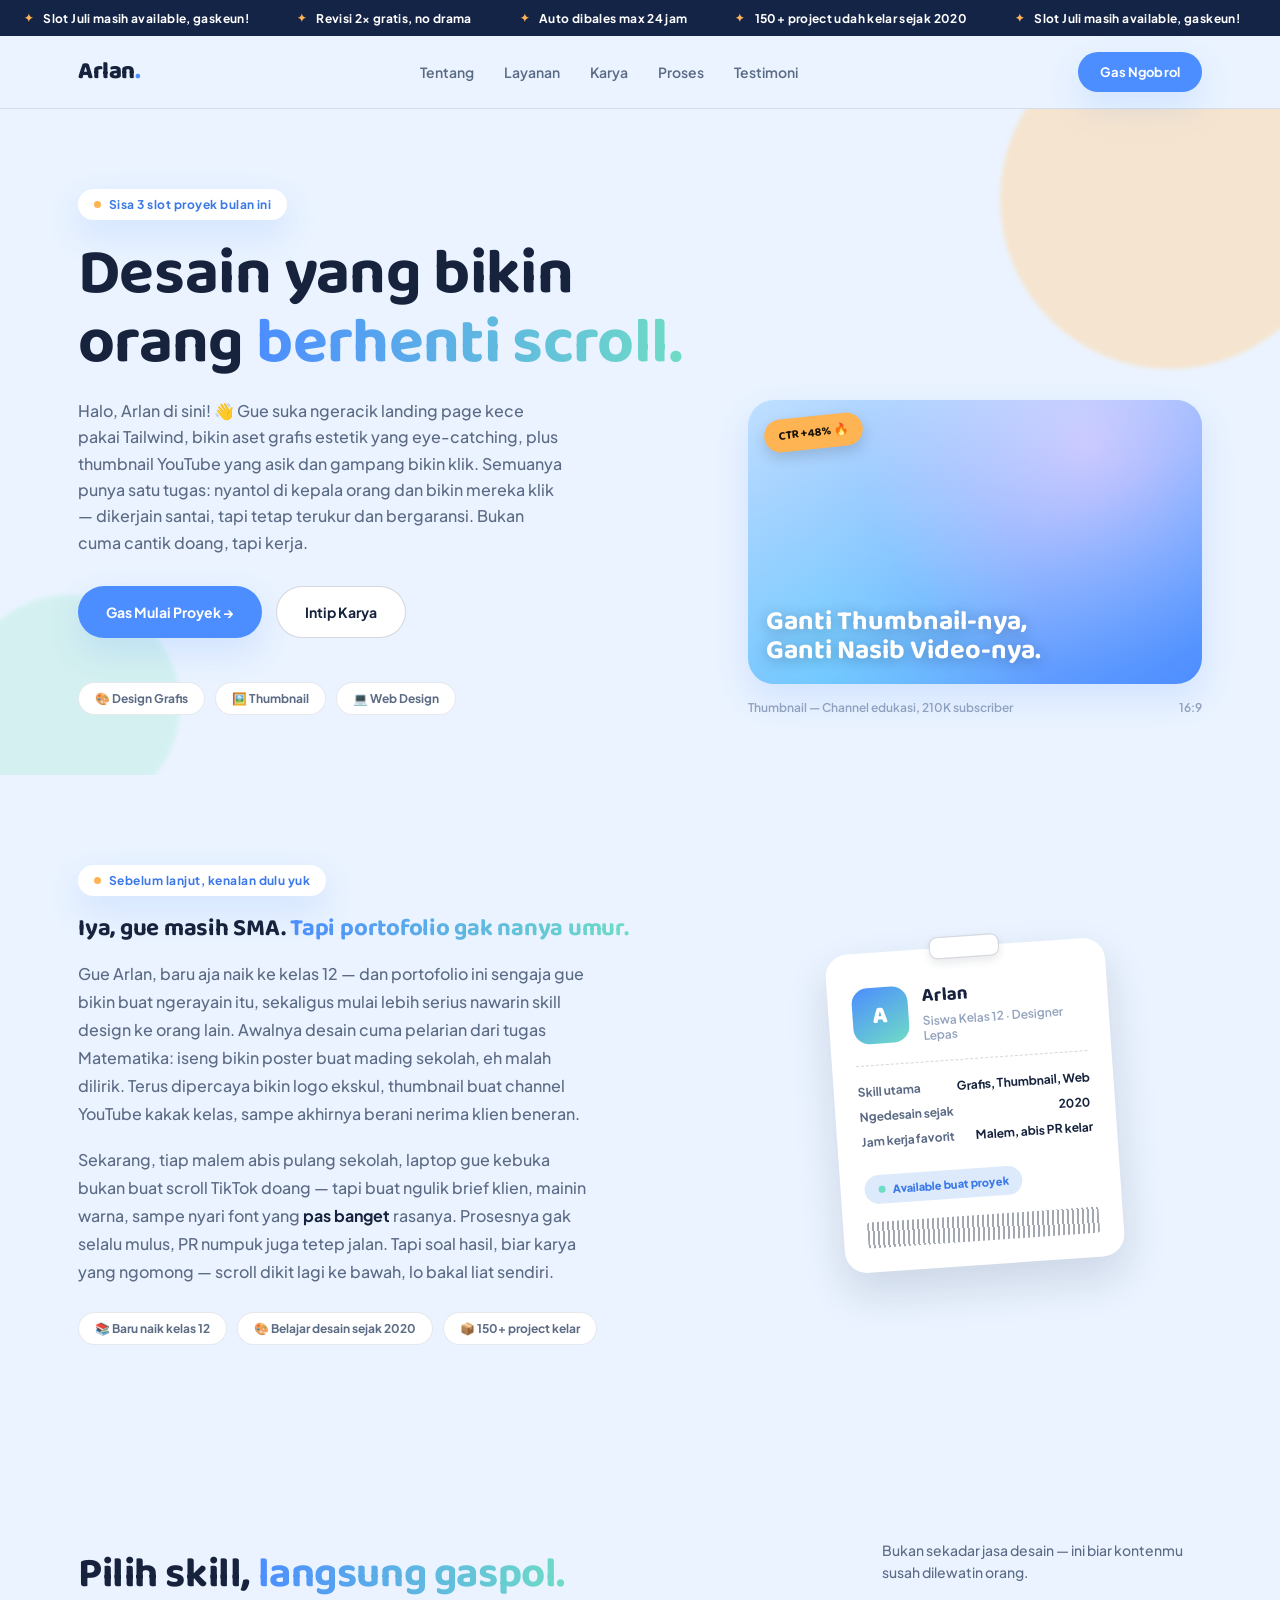
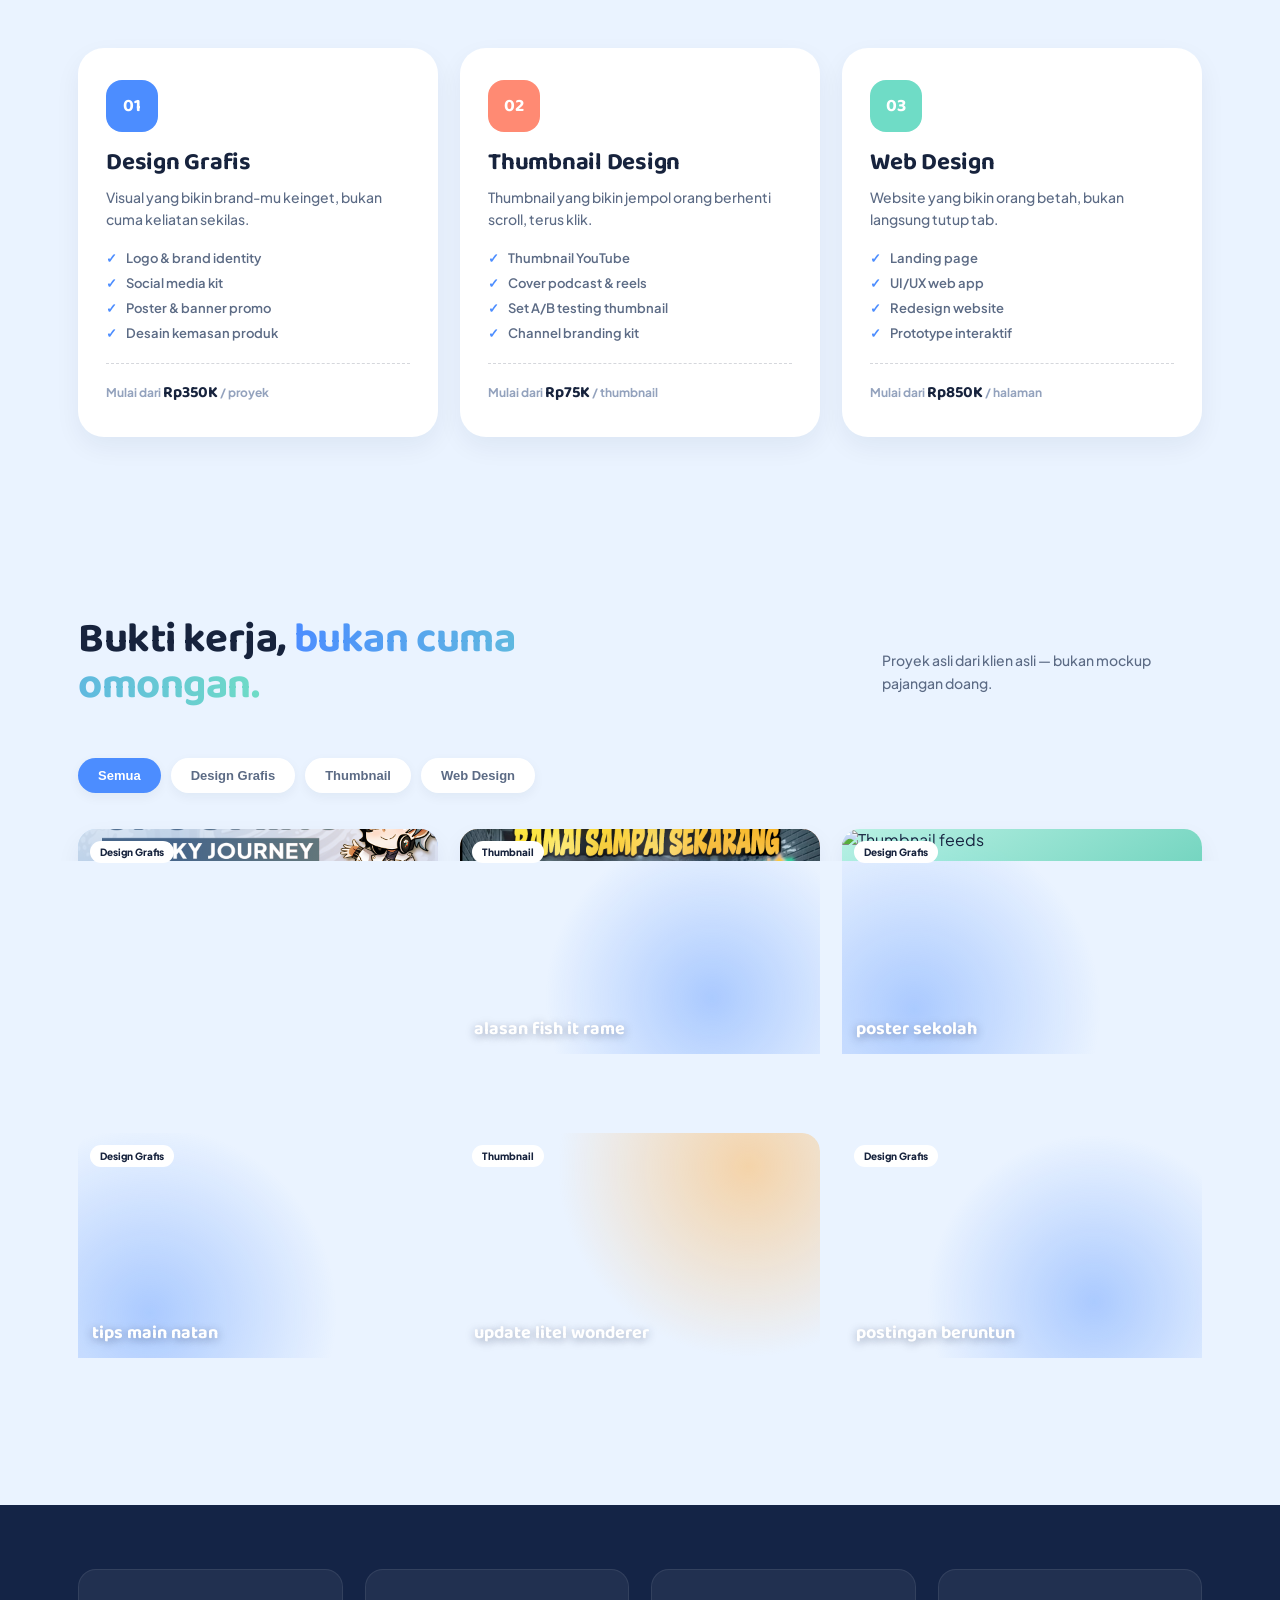
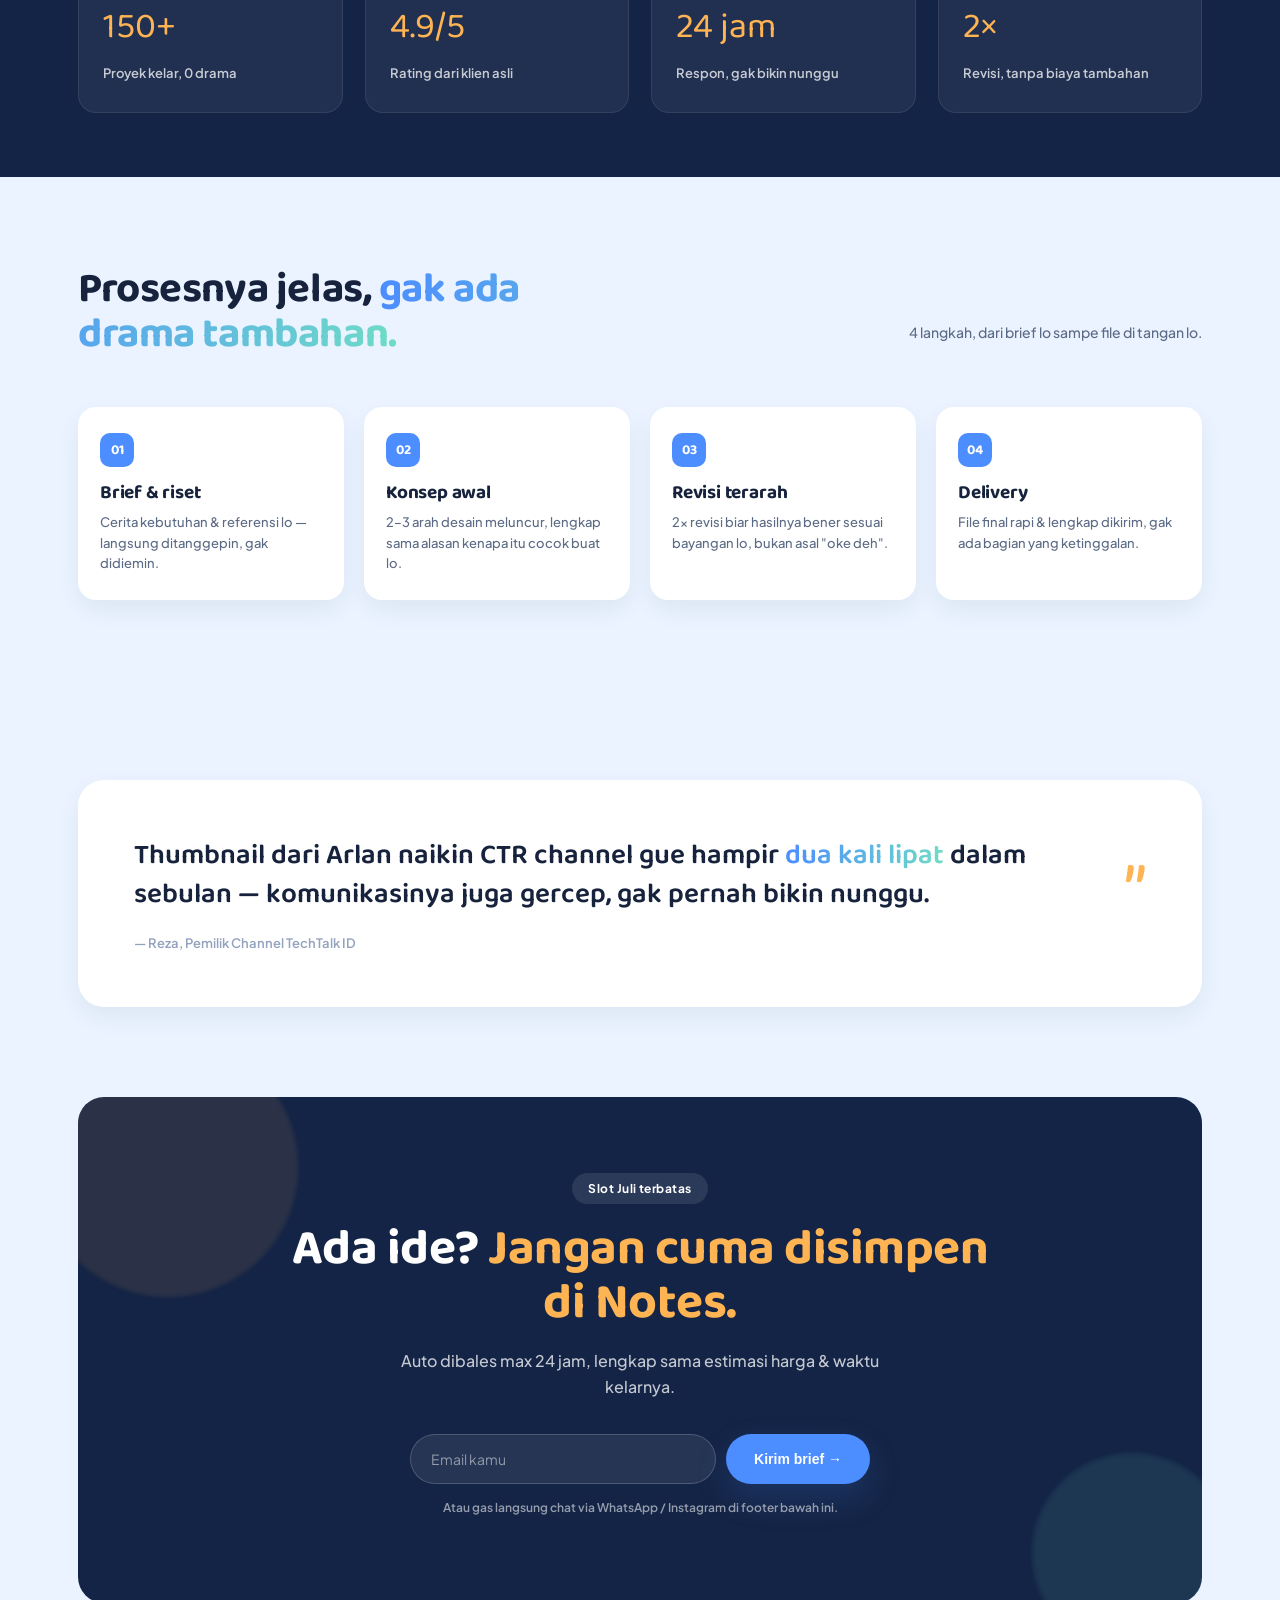
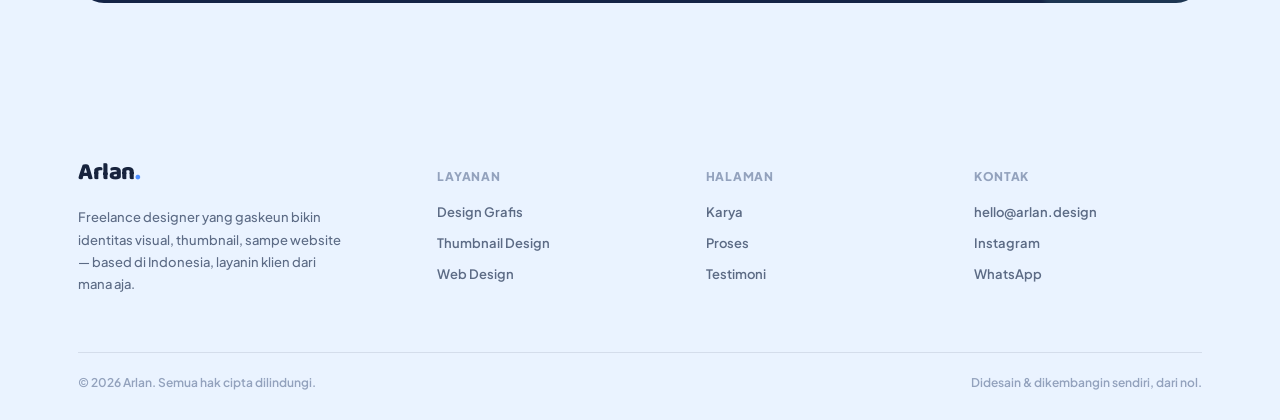
==== index.html @ cd083c33 "Update index.html" ====
<!DOCTYPE html>
<html lang="id">
<head>
<meta charset="UTF-8">
<meta name="viewport" content="width=device-width, initial-scale=1, viewport-fit=cover">
<title>Arlan — Design Grafis, Thumbnail & Web Design</title>
<meta name="description" content="Arlan bikin desain, thumbnail, dan website yang gampang dipakai dan enak diliat. Cek portofolio dan langsung chat kalau cocok.">
<link rel="preconnect" href="https://fonts.googleapis.com">
<link rel="preconnect" href="https://fonts.gstatic.com" crossorigin>
<link href="https://fonts.googleapis.com/css2?family=Baloo+2:wght@500;600;700;800&family=Plus+Jakarta+Sans:wght@400;500;600;700;800&display=swap" rel="stylesheet">
<link rel="stylesheet" href="style.css">
</head>
<body>

<div class="marquee-bar">
  <div class="marquee-track" id="marquee">
    <span>Slot Juli masih available, gaskeun!</span>
    <span>Revisi 2× gratis, no drama</span>
    <span>Auto dibales max 24 jam</span>
    <span>150+ project udah kelar sejak 2020</span>
    <span>Slot Juli masih available, gaskeun!</span>
    <span>Revisi 2× gratis, no drama</span>
    <span>Auto dibales max 24 jam</span>
    <span>150+ project udah kelar sejak 2020</span>
  </div>
</div>

<header>
  <nav>
    <a href="#beranda" class="logo">Arlan<span>.</span></a>
    <div class="nav-links">
      <a href="#tentang">Tentang</a>
      <a href="#layanan">Layanan</a>
      <a href="#karya">Karya</a>
      <a href="#proses">Proses</a>
      <a href="#testimoni">Testimoni</a>
    </div>
    <a href="#kontak" class="nav-cta">Gas Ngobrol</a>
    <button class="burger" id="burger" aria-label="Buka menu"><span></span><span></span><span></span></button>
  </nav>
  <div class="mobile-menu" id="mobileMenu">
    <a href="#tentang">Tentang</a>
    <a href="#layanan">Layanan</a>
    <a href="#karya">Karya</a>
    <a href="#proses">Proses</a>
    <a href="#testimoni">Testimoni</a>
    <a href="#kontak">Kontak</a>
  </div>
</header>

<section class="hero" id="beranda">
  <div class="blob" style="width:340px;height:340px;background:#FFD9A8;top:-80px;right:-60px;"></div>
  <div class="blob" style="width:220px;height:220px;background:#BFEFE2;bottom:-40px;left:-40px;opacity:.5;"></div>
  <div class="wrap hero-grid">
    <div>
      <span class="eyebrow"><span class="dot"></span> Sisa 3 slot proyek bulan ini</span>
      <h1 style="margin-top:20px;">Desain yang bikin orang <em>berhenti scroll.</em></h1>
      <p class="hero-sub">Halo, Arlan di sini! 👋 Gue suka ngeracik landing page kece pakai Tailwind, bikin aset grafis estetik yang eye-catching, plus thumbnail YouTube yang asik dan gampang bikin klik. Semuanya punya satu tugas: nyantol di kepala orang dan bikin mereka klik — dikerjain santai, tapi tetap terukur dan bergaransi. Bukan cuma cantik doang, tapi kerja.</p>
      <div class="hero-actions">
        <a href="#kontak" class="btn-primary">Gas Mulai Proyek →</a>
        <a href="#karya" class="btn-ghost">Intip Karya</a>
      </div>
      <div class="hero-strip">
        <span class="chip">🎨 Design Grafis</span>
        <span class="chip">🖼️ Thumbnail</span>
        <span class="chip">💻 Web Design</span>
      </div>
    </div>
    <div class="hero-visual">
      <div class="thumb-card">
        <div class="glow"></div>
        <span class="tag">CTR +48% 🔥</span>
        <div class="cap">Ganti Thumbnail-nya,<br>Ganti Nasib Video-nya.</div>
        <div class="play"><div class="play-btn"></div></div>
      </div>
      <div class="hero-visual-caption">
        <span>Thumbnail — Channel edukasi, 210K subscriber</span>
        <span>16:9</span>
      </div>
    </div>
  </div>
</section>

<section id="tentang">
  <div class="wrap about-grid">
    <div class="about-text">
      <span class="eyebrow"><span class="dot"></span> Sebelum lanjut, kenalan dulu yuk</span>
      <h2 style="margin-top:20px;">Iya, gue masih SMA. <em>Tapi portofolio gak nanya umur.</em></h2>
      <p>Gue Arlan, baru aja naik ke kelas 12 — dan portofolio ini sengaja gue bikin buat ngerayain itu, sekaligus mulai lebih serius nawarin skill design ke orang lain. Awalnya desain cuma pelarian dari tugas Matematika: iseng bikin poster buat mading sekolah, eh malah dilirik. Terus dipercaya bikin logo ekskul, thumbnail buat channel YouTube kakak kelas, sampe akhirnya berani nerima klien beneran.</p>
      <p>Sekarang, tiap malem abis pulang sekolah, laptop gue kebuka bukan buat scroll TikTok doang — tapi buat ngulik brief klien, mainin warna, sampe nyari font yang <strong>pas banget</strong> rasanya. Prosesnya gak selalu mulus, PR numpuk juga tetep jalan. Tapi soal hasil, biar karya yang ngomong — scroll dikit lagi ke bawah, lo bakal liat sendiri.</p>
      <div class="about-chips">
        <span class="chip">📚 Baru naik kelas 12</span>
        <span class="chip">🎨 Belajar desain sejak 2020</span>
        <span class="chip">📦 150+ project kelar</span>
      </div>
    </div>
    <div class="id-card-wrap">
      <div class="id-card">
        <div class="id-clip"></div>
        <div class="id-top">
          <div class="id-avatar">A</div>
          <div>
            <div class="id-name">Arlan</div>
            <div class="id-role">Siswa Kelas 12 · Designer Lepas</div>
          </div>
        </div>
        <div class="id-divider"></div>
        <div class="id-row"><span>Skill utama</span><span>Grafis, Thumbnail, Web</span></div>
        <div class="id-row"><span>Ngedesain sejak</span><span>2020</span></div>
        <div class="id-row"><span>Jam kerja favorit</span><span>Malem, abis PR kelar</span></div>
        <span class="id-status"><span class="dot"></span> Available buat proyek</span>
        <div class="id-barcode"></div>
      </div>
    </div>
  </div>
</section>

<section id="layanan">
  <div class="wrap">
    <div class="section-head">
      <h2>Pilih skill, <em>langsung gaspol.</em></h2>
      <p>Bukan sekadar jasa desain — ini biar kontenmu susah dilewatin orang.</p>
    </div>
    <div class="skill-menu">
      <div class="skill-card">
        <div class="skill-icon">01</div>
        <h3>Design Grafis</h3>
        <p>Visual yang bikin brand-mu keinget, bukan cuma keliatan sekilas.</p>
        <ul class="skill-list">
          <li>Logo & brand identity</li>
          <li>Social media kit</li>
          <li>Poster & banner promo</li>
          <li>Desain kemasan produk</li>
        </ul>
        <div class="skill-price">Mulai dari <b>Rp350K</b> / proyek</div>
      </div>
      <div class="skill-card">
        <div class="skill-icon">02</div>
        <h3>Thumbnail Design</h3>
        <p>Thumbnail yang bikin jempol orang berhenti scroll, terus klik.</p>
        <ul class="skill-list">
          <li>Thumbnail YouTube</li>
          <li>Cover podcast & reels</li>
          <li>Set A/B testing thumbnail</li>
          <li>Channel branding kit</li>
        </ul>
        <div class="skill-price">Mulai dari <b>Rp75K</b> / thumbnail</div>
      </div>
      <div class="skill-card">
        <div class="skill-icon">03</div>
        <h3>Web Design</h3>
        <p>Website yang bikin orang betah, bukan langsung tutup tab.</p>
        <ul class="skill-list">
          <li>Landing page</li>
          <li>UI/UX web app</li>
          <li>Redesign website</li>
          <li>Prototype interaktif</li>
        </ul>
        <div class="skill-price">Mulai dari <b>Rp850K</b> / halaman</div>
      </div>
    </div>
  </div>
</section>

<section id="karya">
  <div class="wrap">
    <div class="section-head">
      <h2>Bukti kerja, <em>bukan cuma omongan.</em></h2>
      <p>Proyek asli dari klien asli — bukan mockup pajangan doang.</p>
    </div>
    <div class="filter-tabs" id="filterTabs">
      <button class="filter-tab active" data-filter="all">Semua</button>
      <button class="filter-tab" data-filter="grafis">Design Grafis</button>
      <button class="filter-tab" data-filter="thumbnail">Thumbnail</button>
      <button class="filter-tab" data-filter="web">Web Design</button>
    </div>
    <div class="portfolio-grid" id="portfolioGrid">

      <div class="p-card" data-cat="grafis">
        <div class="p-thumb g1"> <img src="dashky feeds ig up coming last.png" alt="feeds ig" style="width:100%;height:100%;object-fit:cover;position:absolute;inset:0;"><div class="glow"></div><span class="kicker">Design Grafis</span><div class="cap">konten comingsoon</div></div>
        <div class="p-body"><span class="client">Klien — dahsky journey</span><span class="arrow">↗</span></div>
      </div>

      <div class="p-card" data-cat="thumbnail">
        <div class="p-thumb g3"><img src="fish it 9.png" alt="Thumbnail " style="width:100%;height:100%;object-fit:cover;position:absolute;inset:0;"><div class="glow"></div><span class="kicker">Thumbnail</span><div class="cap">alasan fish it rame</div></div>
        <div class="p-body"><span class="client">Klien — dahsky journey</span><span class="arrow">↗</span></div>
      </div>

      <div class="p-card" data-cat="grafis">
        <div class="p-thumb g2"><img src="colab-Recovered.png" alt="Thumbnail feeds" style="width:100%;height:100%;object-fit:cover;position:absolute;inset:0;"><div class="glow"></div><span class="kicker">Design Grafis</span><div class="cap">poster sekolah</div></div>
        <div class="p-body"><span class="client">Klien — dahsky journey</span><span class="arrow">↗</span></div>
      </div>

      <div class="p-card" data-cat="grafis">
        <div class="p-thumb g2"><img src="tips natan final.png" alt="feeds ig" style="width:100%;height:100%;object-fit:cover;position:absolute;inset:0;"><div class="glow"></div><span class="kicker">Design Grafis</span><div class="cap">tips main natan</div></div>
        <div class="p-body"><span class="client">Klien — dahsky journey</span><span class="arrow">↗</span></div>
      </div>

      <div class="p-card" data-cat="thumbnail">
        <div class="p-thumb g1"><img src="Untitled-1pokeman hutan.png" alt="Thumbnail " style="width:100%;height:100%;object-fit:cover;position:absolute;inset:0;"><div class="glow"></div><span class="kicker">Thumbnail</span><div class="cap">update litel wonderer</div></div>
        <div class="p-body"><span class="client">Klien — dahsky journey</span><span class="arrow">↗</span></div>
      </div>

      <div class="p-card" data-cat="grafis">
        <div class="p-thumb g3"><img src="file:///C:/Users/harla/OneDrive/Documents/webside/portofolio/cover%20feeds%20new%20ky.png" alt="Thumbnail " style="width:100%;height:100%;object-fit:cover;position:absolute;inset:0;"><div class="glow"></div><span class="kicker">Design Grafis</span><div class="cap">postingan beruntun</div></div>
        <div class="p-body"><span class="client">Klien — dahsky journey</span><span class="arrow">↗</span></div>
      </div>

    </div>
  </div>
</section>

<div class="stats-band">
  <div class="wrap">
    <div class="stats">
      <div class="stat"><div class="num">150+</div><div class="label">Proyek kelar, 0 drama</div></div>
      <div class="stat"><div class="num">4.9/5</div><div class="label">Rating dari klien asli</div></div>
      <div class="stat"><div class="num">24 jam</div><div class="label">Respon, gak bikin nunggu</div></div>
      <div class="stat"><div class="num">2×</div><div class="label">Revisi, tanpa biaya tambahan</div></div>
    </div>
  </div>
</div>

<section id="proses">
  <div class="wrap">
    <div class="section-head">
      <h2>Prosesnya jelas, <em>gak ada drama tambahan.</em></h2>
      <p>4 langkah, dari brief lo sampe file di tangan lo.</p>
    </div>
    <div class="process-list">
      <div class="process-item">
        <span class="idx">01</span>
        <h3>Brief & riset</h3>
        <p>Cerita kebutuhan & referensi lo — langsung ditanggepin, gak didiemin.</p>
      </div>
      <div class="process-item">
        <span class="idx">02</span>
        <h3>Konsep awal</h3>
        <p>2–3 arah desain meluncur, lengkap sama alasan kenapa itu cocok buat lo.</p>
      </div>
      <div class="process-item">
        <span class="idx">03</span>
        <h3>Revisi terarah</h3>
        <p>2× revisi biar hasilnya bener sesuai bayangan lo, bukan asal "oke deh".</p>
      </div>
      <div class="process-item">
        <span class="idx">04</span>
        <h3>Delivery</h3>
        <p>File final rapi & lengkap dikirim, gak ada bagian yang ketinggalan.</p>
      </div>
    </div>
  </div>
</section>

<section id="testimoni">
  <div class="wrap">
    <div class="testi">
      <div>
        <blockquote>Thumbnail dari Arlan naikin CTR channel gue hampir <em>dua kali lipat</em> dalam sebulan — komunikasinya juga gercep, gak pernah bikin nunggu.</blockquote>
        <cite>— Reza, Pemilik Channel TechTalk ID</cite>
      </div>
      <div class="testi-mark">”</div>
    </div>
  </div>
</section>

<section class="cta-section" id="kontak">
  <div class="wrap">
    <div class="cta-card">
      <div class="blob" style="width:260px;height:260px;background:rgba(255,180,84,.18);top:-60px;left:-40px;"></div>
      <div class="blob" style="width:200px;height:200px;background:rgba(111,220,198,.18);bottom:-50px;right:-30px;"></div>
      <span class="eyebrow" style="background:rgba(255,255,255,0.1);color:#fff;box-shadow:none;">Slot Juli terbatas</span>
      <h2 style="margin-top:18px;">Ada ide? <em style="background:none;-webkit-background-clip:unset;background-clip:unset;color:var(--pop);">Jangan cuma disimpen di Notes.</em></h2>
      <p class="hero-sub">Auto dibales max 24 jam, lengkap sama estimasi harga & waktu kelarnya.</p>
      <form class="cta-form" onsubmit="event.preventDefault(); this.querySelector('button').textContent='Terkirim ✓';">
        <input type="email" placeholder="Email kamu" required>
        <button type="submit" class="btn-primary">Kirim brief →</button>
      </form>
      <p class="cta-note">Atau gas langsung chat via WhatsApp / Instagram di footer bawah ini.</p>
    </div>
  </div>
</section>

<footer>
  <div class="wrap">
    <div class="footer-top">
      <div>
        <a href="#beranda" class="logo">Arlan<span>.</span></a>
        <p>Freelance designer yang gaskeun bikin identitas visual, thumbnail, sampe website — based di Indonesia, layanin klien dari mana aja.</p>
      </div>
      <div class="footer-col">
        <h4>Layanan</h4>
        <ul>
          <li><a href="#layanan">Design Grafis</a></li>
          <li><a href="#layanan">Thumbnail Design</a></li>
          <li><a href="#layanan">Web Design</a></li>
        </ul>
      </div>
      <div class="footer-col">
        <h4>Halaman</h4>
        <ul>
          <li><a href="#karya">Karya</a></li>
          <li><a href="#proses">Proses</a></li>
          <li><a href="#testimoni">Testimoni</a></li>
        </ul>
      </div>
      <div class="footer-col">
        <h4>Kontak</h4>
        <ul>
          <li><a href="mailto:hello@arlan.design">hello@arlan.design</a></li>
          <li><a href="#">Instagram</a></li>
          <li><a href="#">WhatsApp</a></li>
        </ul>
      </div>
    </div>
    <div class="footer-bottom">
      <span>© 2026 Arlan. Semua hak cipta dilindungi.</span>
      <span>Didesain & dikembangin sendiri, dari nol.</span>
    </div>
  </div>
</footer>

<script src="script.js"></script>
</body>
</html>
---- style.css ----
:root{
    --bg: #EAF3FF;
    --bg-soft: #DCEAFB;
    --surface: #FFFFFF;
    --ink: #17233D;
    --ink-dim: #5C6B85;
    --ink-faint: #93A2BD;
    --accent: #4C8DFF;
    --accent-hover: #3B78E8;
    --accent-dark: #142446;
    --accent-dark-2: #1D3A6E;
    --pop: #FFB454;
    --pop-2: #FF8A73;
    --mint: #6FDCC6;
    --line: rgba(23,35,61,0.10);
    --line-strong: rgba(23,35,61,0.18);
    --radius-lg: 26px;
    --radius-md: 18px;
    --radius-sm: 12px;
    --maxw: 1180px;
    --shadow: 0 14px 34px rgba(76,141,255,0.16);
    --shadow-dark: 0 18px 40px rgba(20,36,70,0.35);
  }
  *{box-sizing:border-box;}
  html{scroll-behavior:smooth;}
  body{
    margin:0;
    background:var(--bg);
    color:var(--ink);
    font-family:'Plus Jakarta Sans',sans-serif;
    -webkit-font-smoothing:antialiased;
    overflow-x:hidden;
  }
  img,svg{display:block;max-width:100%;}
  a{color:inherit;text-decoration:none;}
  .wrap{max-width:var(--maxw);margin:0 auto;padding:0 28px;position:relative;z-index:2;}
  .eyebrow{
    font-size:12px;letter-spacing:.04em;
    color:var(--accent-hover);font-weight:700;
    display:inline-flex;align-items:center;gap:8px;
    background:#fff;padding:8px 16px;border-radius:999px;box-shadow:var(--shadow);
  }
  .eyebrow .dot{width:7px;height:7px;border-radius:50%;background:var(--pop);animation:pulse 1.8s infinite;}
  @keyframes pulse{0%,100%{opacity:1;}50%{opacity:.3;}}
  h1,h2,h3{font-family:'Baloo 2',sans-serif;font-weight:700;line-height:1.08;margin:0;letter-spacing:-0.01em;color:var(--ink);}
  em{font-style:normal;background:linear-gradient(90deg,var(--accent),var(--mint));-webkit-background-clip:text;background-clip:text;color:transparent;}
  ::selection{background:var(--pop);color:var(--ink);}

  /* blobs */
  .blob{position:absolute;border-radius:50%;filter:blur(2px);z-index:0;opacity:.55;}

  /* ---------- marquee bar ---------- */
  .marquee-bar{
    background:var(--accent-dark);
    color:#fff;
    overflow:hidden;
    white-space:nowrap;
    font-size:12px;font-weight:700;letter-spacing:.03em;
    padding:10px 0;
  }
  .marquee-track{display:inline-flex;animation:scroll 26s linear infinite;}
  .marquee-track span{padding:0 24px;display:inline-flex;align-items:center;gap:10px;}
  .marquee-track span::before{content:"✦";color:var(--pop);font-size:11px;}
  @keyframes scroll{from{transform:translateX(0);}to{transform:translateX(-50%);}}

  /* ---------- nav ---------- */
  header{
    position:sticky;top:0;z-index:50;
    background:rgba(234,243,255,0.88);
    backdrop-filter:blur(10px);
    border-bottom:1px solid var(--line);
  }
  nav{
    display:flex;align-items:center;justify-content:space-between;
    padding:16px 28px;max-width:var(--maxw);margin:0 auto;
  }
  .logo{font-family:'Baloo 2',sans-serif;font-size:24px;font-weight:800;letter-spacing:-0.02em;}
  .logo span{color:var(--accent);}
  .nav-links{display:flex;gap:30px;font-size:14px;font-weight:600;color:var(--ink-dim);}
  .nav-links a{transition:color .2s;}
  .nav-links a:hover{color:var(--ink);}
  .nav-cta{
    font-size:13px;font-weight:700;letter-spacing:.01em;
    padding:12px 22px;background:var(--accent);color:#fff;border-radius:999px;
    box-shadow:var(--shadow);transition:all .2s;
  }
  .nav-cta:hover{background:var(--accent-hover);transform:translateY(-1px);}
  .burger{display:none;flex-direction:column;gap:5px;cursor:pointer;background:none;border:none;}
  .burger span{width:22px;height:2px;background:var(--ink);border-radius:2px;}
  .mobile-menu{display:none;}

  /* ---------- hero ---------- */
  .hero{padding:80px 0 60px;position:relative;overflow:hidden;}
  .hero-grid{display:grid;grid-template-columns:1.15fr .85fr;gap:56px;align-items:end;position:relative;z-index:2;}
  .hero h1{font-size:clamp(38px,5.6vw,64px);}
  .hero-sub{margin-top:20px;max-width:490px;color:var(--ink-dim);font-size:16px;line-height:1.65;font-weight:500;}
  .hero-actions{display:flex;gap:14px;margin-top:30px;flex-wrap:wrap;}
  .btn-primary{
    background:var(--accent);color:#fff;
    padding:16px 28px;font-weight:700;font-size:14px;border-radius:999px;
    display:inline-flex;align-items:center;gap:8px;transition:all .2s;box-shadow:var(--shadow);
  }
  .btn-primary:hover{transform:translateY(-2px);background:var(--accent-hover);}
  .btn-ghost{
    padding:16px 28px;font-weight:700;font-size:14px;border-radius:999px;
    background:#fff;border:1px solid var(--line-strong);transition:all .2s;
  }
  .btn-ghost:hover{border-color:var(--accent);color:var(--accent-hover);}
  .hero-strip{
    margin-top:26px;padding-top:18px;
    display:flex;gap:10px;flex-wrap:wrap;
  }
  .chip{
    background:#fff;border:1px solid var(--line);padding:8px 16px;border-radius:999px;
    font-size:12px;font-weight:700;color:var(--ink-dim);
  }

  /* hero mock thumbnail card - signature element */
  .hero-visual{position:relative;}
  .thumb-card{
    aspect-ratio:16/10;border-radius:var(--radius-lg);position:relative;overflow:hidden;
    background:linear-gradient(150deg,#BFE0FF,#7FB2FF 55%,#4C8DFF);
    box-shadow:var(--shadow);
  }
  .thumb-card .glow{
    position:absolute;inset:0;
    background:radial-gradient(circle at 75% 15%, rgba(255,180,84,.55), transparent 55%),
               radial-gradient(circle at 15% 90%, rgba(111,220,198,.5), transparent 50%);
    mix-blend-mode:overlay;
  }
  .thumb-card .tag{
    position:absolute;top:16px;left:16px;background:var(--pop);color:#1a1206;
    font-family:'Baloo 2';font-size:12px;font-weight:700;padding:7px 14px;border-radius:999px;
    transform:rotate(-6deg);box-shadow:0 6px 14px rgba(0,0,0,.15);
  }
  .thumb-card .cap{
    position:absolute;bottom:18px;left:18px;right:18px;
    font-family:'Baloo 2',sans-serif;font-weight:700;font-size:27px;color:#fff;line-height:1.1;
    text-shadow:0 2px 14px rgba(20,36,70,.35);
  }
  .thumb-card .play{
    position:absolute;inset:0;display:flex;align-items:center;justify-content:center;
    opacity:0;transition:opacity .25s;background:rgba(20,36,70,.25);
  }
  .thumb-card:hover .play{opacity:1;}
  .play-btn{
    width:58px;height:58px;border-radius:50%;background:#fff;
    display:flex;align-items:center;justify-content:center;box-shadow:0 8px 20px rgba(20,36,70,.3);
  }
  .play-btn::after{content:"";border-left:14px solid var(--accent);border-top:9px solid transparent;border-bottom:9px solid transparent;margin-left:4px;}
  .hero-visual-caption{margin-top:16px;font-size:12px;color:var(--ink-faint);display:flex;justify-content:space-between;font-weight:600;}

  /* ---------- tentang (conversational intro + student id card) ---------- */
  .about-grid{display:grid;grid-template-columns:1.15fr .85fr;gap:56px;align-items:center;}
  .about-text p{
    font-size:16px;line-height:1.75;color:var(--ink-dim);font-weight:500;margin:18px 0 0;max-width:520px;
  }
  .about-text p strong{color:var(--ink);font-weight:700;}
  .about-chips{display:flex;gap:10px;flex-wrap:wrap;margin-top:26px;}
  .id-card-wrap{display:flex;justify-content:center;position:relative;}
  .id-card{
    width:280px;background:var(--surface);border-radius:22px;padding:26px 24px 24px;
    box-shadow:0 20px 44px rgba(23,35,61,.14);transform:rotate(-4deg);position:relative;
  }
  .id-clip{
    width:70px;height:22px;background:#fff;border:1px solid var(--line-strong);border-radius:8px;
    position:absolute;top:-11px;left:50%;transform:translateX(-50%);box-shadow:0 4px 8px rgba(23,35,61,.1);
  }
  .id-top{display:flex;align-items:center;gap:14px;padding-top:6px;}
  .id-avatar{
    width:56px;height:56px;border-radius:16px;background:linear-gradient(150deg,var(--accent),var(--mint));
    display:flex;align-items:center;justify-content:center;color:#fff;font-family:'Baloo 2';font-weight:800;font-size:24px;flex-shrink:0;
  }
  .id-name{font-family:'Baloo 2';font-weight:700;font-size:19px;}
  .id-role{font-size:12px;color:var(--ink-faint);font-weight:600;margin-top:2px;}
  .id-divider{border-top:1px dashed var(--line-strong);margin:18px 0;}
  .id-row{display:flex;justify-content:space-between;font-size:12px;font-weight:700;color:var(--ink-dim);margin-bottom:10px;}
  .id-row span:last-child{color:var(--ink);}
  .id-status{
    margin-top:16px;display:inline-flex;align-items:center;gap:7px;background:var(--bg-soft);
    padding:8px 14px;border-radius:999px;font-size:11px;font-weight:800;color:var(--accent-hover);
  }
  .id-status .dot{width:7px;height:7px;border-radius:50%;background:var(--mint);animation:pulse 1.8s infinite;}
  .id-barcode{margin-top:18px;height:26px;background:repeating-linear-gradient(90deg,var(--ink) 0 2px,transparent 2px 5px);opacity:.4;border-radius:3px;}
  @media(max-width:860px){
    .about-grid{grid-template-columns:1fr;}
    .id-card-wrap{margin-top:20px;}
  }

  /* ---------- section shell ---------- */
  section{padding:90px 0;position:relative;}
  .section-head{display:flex;justify-content:space-between;align-items:flex-end;gap:24px;margin-bottom:50px;flex-wrap:wrap;}
  .section-head h2{font-size:clamp(28px,3.6vw,42px);max-width:560px;}
  .section-head p{color:var(--ink-dim);max-width:320px;font-size:14px;line-height:1.6;font-weight:500;}

  /* ---------- skills / layanan ---------- */
  .skill-menu{display:grid;grid-template-columns:repeat(3,1fr);gap:22px;}
  .skill-card{
    background:var(--surface);padding:32px 28px;border-radius:var(--radius-lg);
    box-shadow:0 10px 26px rgba(23,35,61,.06);transition:transform .25s,box-shadow .25s;
  }
  .skill-card:hover{transform:translateY(-5px);box-shadow:var(--shadow);}
  .skill-icon{
    width:52px;height:52px;border-radius:16px;display:flex;align-items:center;justify-content:center;
    font-family:'Baloo 2';font-weight:700;font-size:18px;color:#fff;
  }
  .skill-card:nth-child(1) .skill-icon{background:var(--accent);}
  .skill-card:nth-child(2) .skill-icon{background:var(--pop-2);}
  .skill-card:nth-child(3) .skill-icon{background:var(--mint);}
  .skill-card h3{font-size:24px;margin-top:18px;}
  .skill-card p{color:var(--ink-dim);font-size:14px;line-height:1.6;margin-top:10px;font-weight:500;}
  .skill-list{list-style:none;padding:0;margin:20px 0 0;display:flex;flex-direction:column;gap:9px;}
  .skill-list li{
    font-size:13px;color:var(--ink-dim);padding-left:20px;position:relative;font-weight:600;
  }
  .skill-list li::before{content:"✓";position:absolute;left:0;color:var(--accent);font-weight:800;}
  .skill-price{
    margin-top:22px;padding-top:16px;border-top:1px dashed var(--line-strong);
    font-size:12px;color:var(--ink-faint);font-weight:700;
  }
  .skill-price b{color:var(--ink);font-family:'Baloo 2',sans-serif;font-size:16px;}

  /* ---------- portfolio ---------- */
  .filter-tabs{display:flex;gap:10px;flex-wrap:wrap;margin-bottom:36px;}
  .filter-tab{
    padding:10px 20px;font-size:13px;font-weight:700;border:none;border-radius:999px;
    color:var(--ink-dim);cursor:pointer;background:#fff;transition:all .2s;box-shadow:0 4px 12px rgba(23,35,61,.05);
  }
  .filter-tab.active,.filter-tab:hover{background:var(--accent);color:#fff;}
  .portfolio-grid{display:grid;grid-template-columns:repeat(3,1fr);gap:22px;}
  .p-card{
    background:var(--surface);border-radius:var(--radius-md);overflow:hidden;
    box-shadow:0 10px 24px rgba(23,35,61,.06);transition:transform .25s,box-shadow .25s;
  }
  .p-card:hover{transform:translateY(-5px);box-shadow:var(--shadow);}
  .p-thumb{aspect-ratio:16/10;position:relative;overflow:hidden;}
  .p-thumb .cap{
    position:absolute;bottom:14px;left:14px;right:14px;font-family:'Baloo 2',sans-serif;font-weight:700;
    font-size:18px;color:#fff;line-height:1.15;text-shadow:0 2px 10px rgba(20,36,70,.4);
  }
  .p-thumb .kicker{
    position:absolute;top:12px;left:12px;font-size:10px;font-weight:800;color:var(--ink);
    background:#fff;padding:5px 10px;border-radius:999px;
  }
  .p-body{padding:16px 18px 20px;display:flex;justify-content:space-between;align-items:center;}
  .p-body .client{font-size:12px;color:var(--ink-faint);font-weight:600;}
  .p-body .arrow{font-size:16px;color:var(--accent);font-weight:800;}
  .g1{background:linear-gradient(150deg,#BFE0FF,#4C8DFF);}
  .g1 .glow{background:radial-gradient(circle at 80% 15%, rgba(255,180,84,.5), transparent 55%);}
  .g2{background:linear-gradient(150deg,#B9F1E4,#3FBFA4);}
  .g2 .glow{background:radial-gradient(circle at 20% 80%, rgba(76,141,255,.4), transparent 55%);}
  .g3{background:linear-gradient(150deg,#FFD3A8,#FF8A73);}
  .g3 .glow{background:radial-gradient(circle at 70% 75%, rgba(76,141,255,.4), transparent 55%);}
  .glow{position:absolute;inset:0;mix-blend-mode:overlay;}

  /* ---------- stats (dark accent band) ---------- */
  .stats-band{background:var(--accent-dark);padding:64px 0;position:relative;overflow:hidden;}
  .stats{display:grid;grid-template-columns:repeat(4,1fr);gap:22px;position:relative;z-index:2;}
  .stat{background:rgba(255,255,255,0.06);padding:28px 24px;border-radius:var(--radius-md);border:1px solid rgba(255,255,255,0.08);}
  .stat .num{font-family:'Baloo 2',sans-serif;font-size:36px;color:var(--pop);}
  .stat .label{margin-top:8px;font-size:13px;color:rgba(255,255,255,0.75);line-height:1.5;font-weight:600;}

  /* ---------- process ---------- */
  .process-list{display:grid;grid-template-columns:repeat(4,1fr);gap:20px;}
  .process-item{
    background:var(--surface);border-radius:var(--radius-md);padding:26px 22px;
    box-shadow:0 10px 24px rgba(23,35,61,.06);
  }
  .process-item .idx{
    width:34px;height:34px;border-radius:10px;background:var(--accent);color:#fff;
    display:flex;align-items:center;justify-content:center;font-family:'Baloo 2';font-weight:700;font-size:14px;
  }
  .process-item h3{font-size:19px;margin-top:16px;}
  .process-item p{color:var(--ink-dim);font-size:13px;line-height:1.6;margin:8px 0 0;font-weight:500;}

  /* ---------- testimonial ---------- */
  .testi{
    background:var(--surface);padding:56px;border-radius:var(--radius-lg);
    display:grid;grid-template-columns:1fr auto;gap:30px;align-items:center;
    box-shadow:0 10px 26px rgba(23,35,61,.06);
  }
  .testi blockquote{
    margin:0;font-family:'Baloo 2',sans-serif;font-weight:600;font-size:clamp(20px,2.4vw,28px);line-height:1.4;
  }
  .testi cite{display:block;margin-top:20px;font-style:normal;font-size:13px;color:var(--ink-faint);font-weight:600;}
  .testi-mark{font-family:'Baloo 2',sans-serif;font-size:80px;color:var(--pop);line-height:1;}

  /* ---------- CTA / kontak ---------- */
  .cta-section{padding-top:0;}
  .cta-card{
    background:var(--accent-dark);border-radius:var(--radius-lg);padding:76px 40px;text-align:center;
    position:relative;overflow:hidden;
  }
  .cta-card h2{color:#fff;font-size:clamp(32px,4.6vw,50px);max-width:720px;margin:0 auto;position:relative;z-index:2;}
  .cta-card .hero-sub{margin:18px auto 0;text-align:center;color:rgba(255,255,255,0.75);position:relative;z-index:2;}
  .cta-form{margin:34px auto 0;max-width:460px;display:flex;gap:10px;position:relative;z-index:2;}
  .cta-form input{
    flex:1;background:rgba(255,255,255,0.08);border:1px solid rgba(255,255,255,0.18);color:#fff;
    padding:15px 20px;border-radius:999px;font-family:'Plus Jakarta Sans';font-size:14px;
  }
  .cta-form input::placeholder{color:rgba(255,255,255,0.5);}
  .cta-form button{border:none;cursor:pointer;}
  .cta-note{margin-top:16px;font-size:12px;color:rgba(255,255,255,0.55);position:relative;z-index:2;font-weight:600;}

  /* ---------- footer ---------- */
  footer{padding:60px 0 30px;}
  .footer-top{display:grid;grid-template-columns:1.4fr 1fr 1fr 1fr;gap:40px;padding-bottom:44px;border-bottom:1px solid var(--line);}
  .footer-top p{color:var(--ink-dim);font-size:13px;line-height:1.7;max-width:270px;margin-top:14px;font-weight:500;}
  .footer-col h4{font-size:12px;text-transform:uppercase;letter-spacing:.06em;color:var(--ink-faint);margin-bottom:16px;font-weight:800;}
  .footer-col ul{list-style:none;padding:0;margin:0;display:flex;flex-direction:column;gap:10px;}
  .footer-col a{font-size:13px;color:var(--ink-dim);font-weight:600;transition:color .2s;}
  .footer-col a:hover{color:var(--accent);}
  .footer-bottom{display:flex;justify-content:space-between;padding-top:22px;font-size:12px;color:var(--ink-faint);flex-wrap:wrap;gap:10px;font-weight:600;}

  /* ---------- responsive ---------- */
  @media(max-width:860px){
    .nav-links{display:none;}
    .burger{display:flex;}
    .hero-grid{grid-template-columns:1fr;}
    .skill-menu{grid-template-columns:1fr;}
    .portfolio-grid{grid-template-columns:1fr 1fr;}
    .stats{grid-template-columns:1fr 1fr;}
    .process-list{grid-template-columns:1fr 1fr;}
    .testi{grid-template-columns:1fr;padding:36px 24px;}
    .testi-mark{display:none;}
    .footer-top{grid-template-columns:1fr 1fr;}
    .cta-form{flex-direction:column;}
    .cta-card{padding:56px 26px;}
  }
  @media(max-width:560px){
    .portfolio-grid{grid-template-columns:1fr;}
    .stats{grid-template-columns:1fr 1fr;}
    .process-list{grid-template-columns:1fr;}
    .footer-top{grid-template-columns:1fr;}
    .mobile-menu.open{
      display:flex;flex-direction:column;gap:2px;background:var(--bg-soft);
      padding:10px 28px 22px;border-bottom:1px solid var(--line);
    }
    .mobile-menu a{padding:12px 0;font-size:15px;font-weight:700;border-bottom:1px solid var(--line);color:var(--ink-dim);}
  }
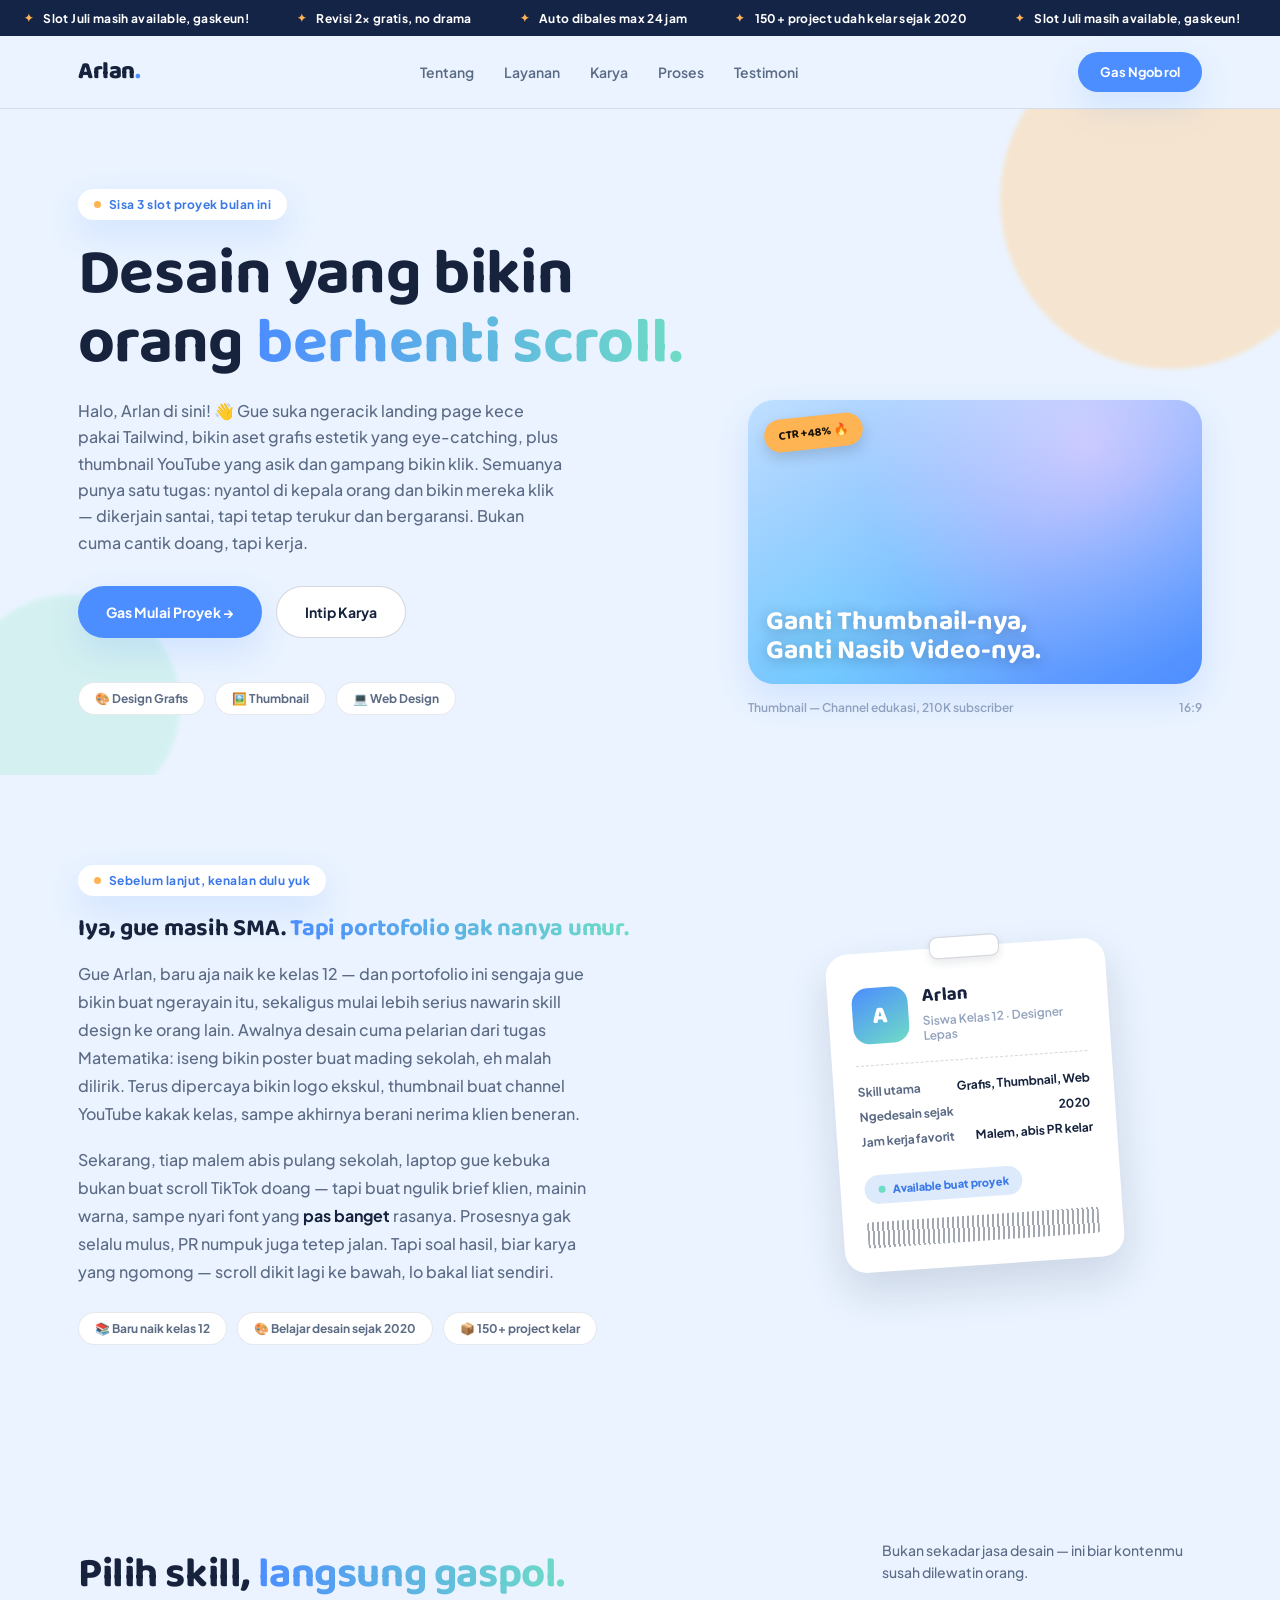
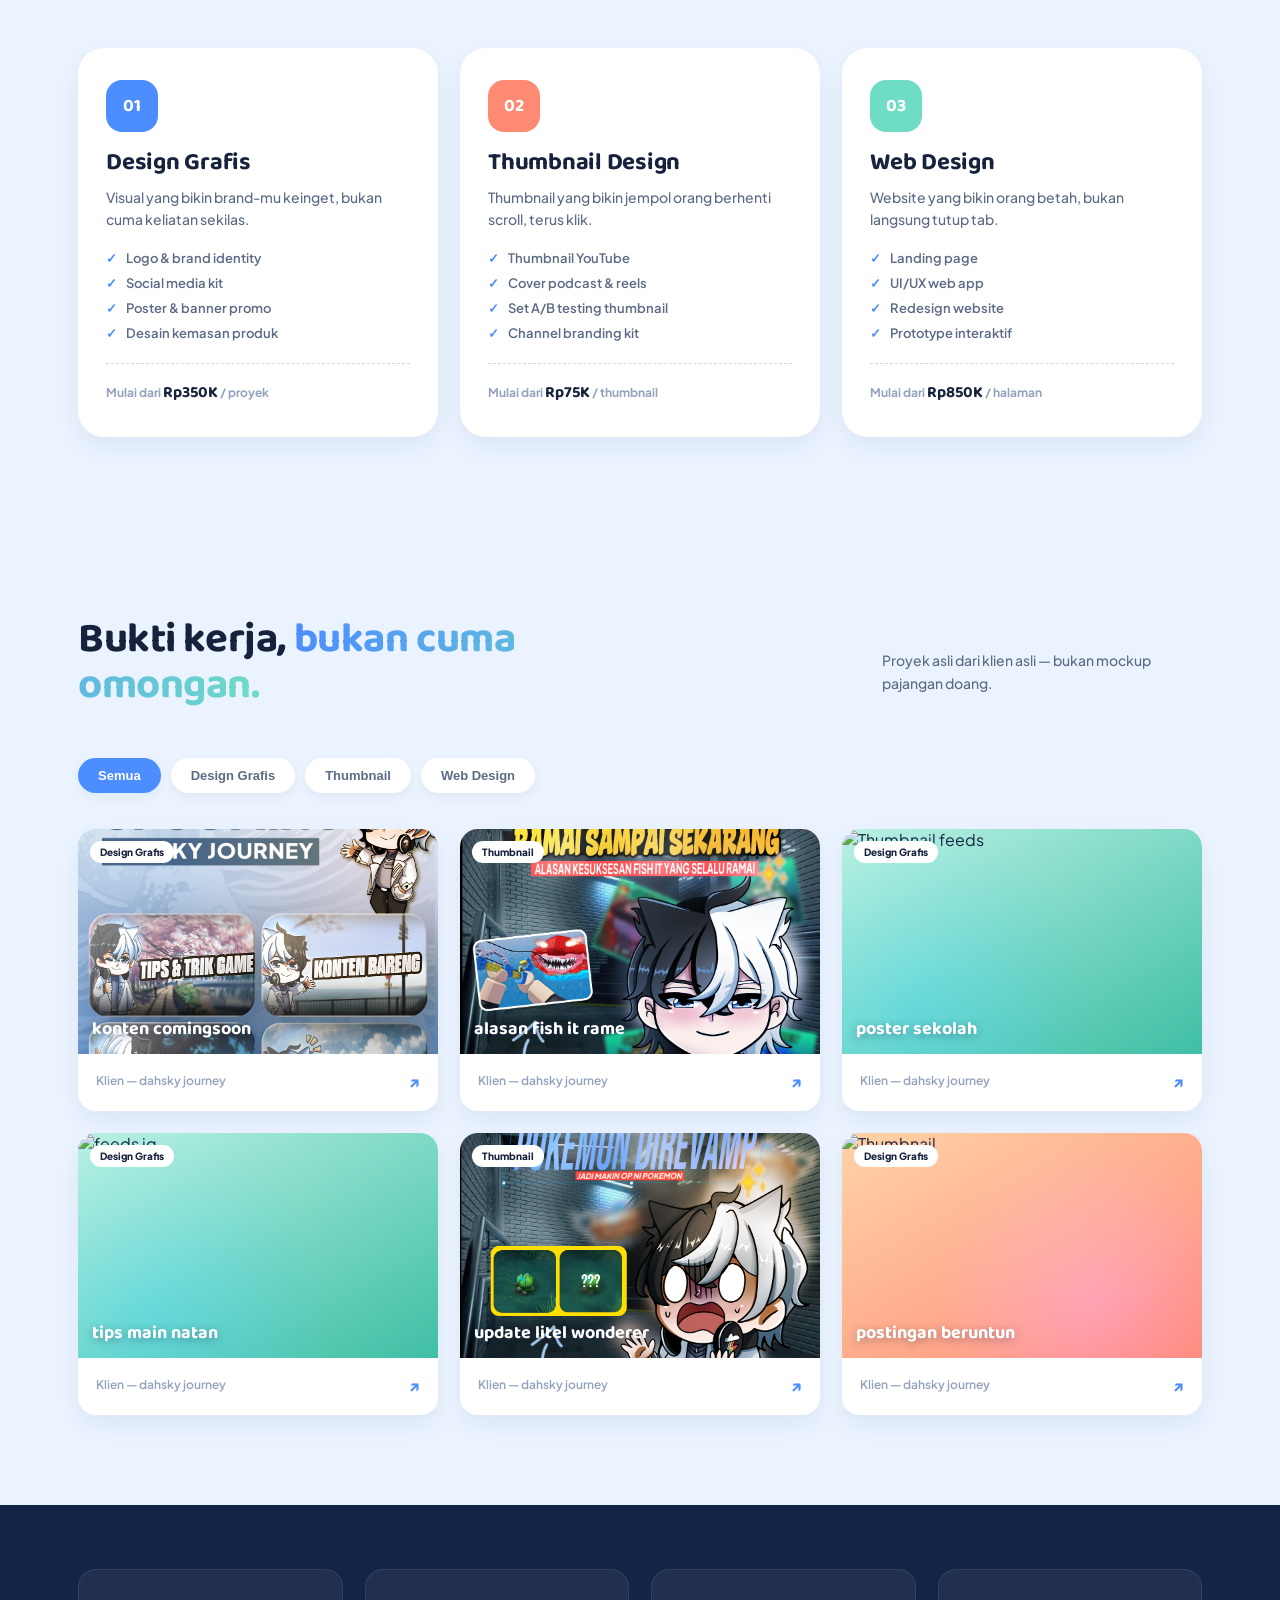
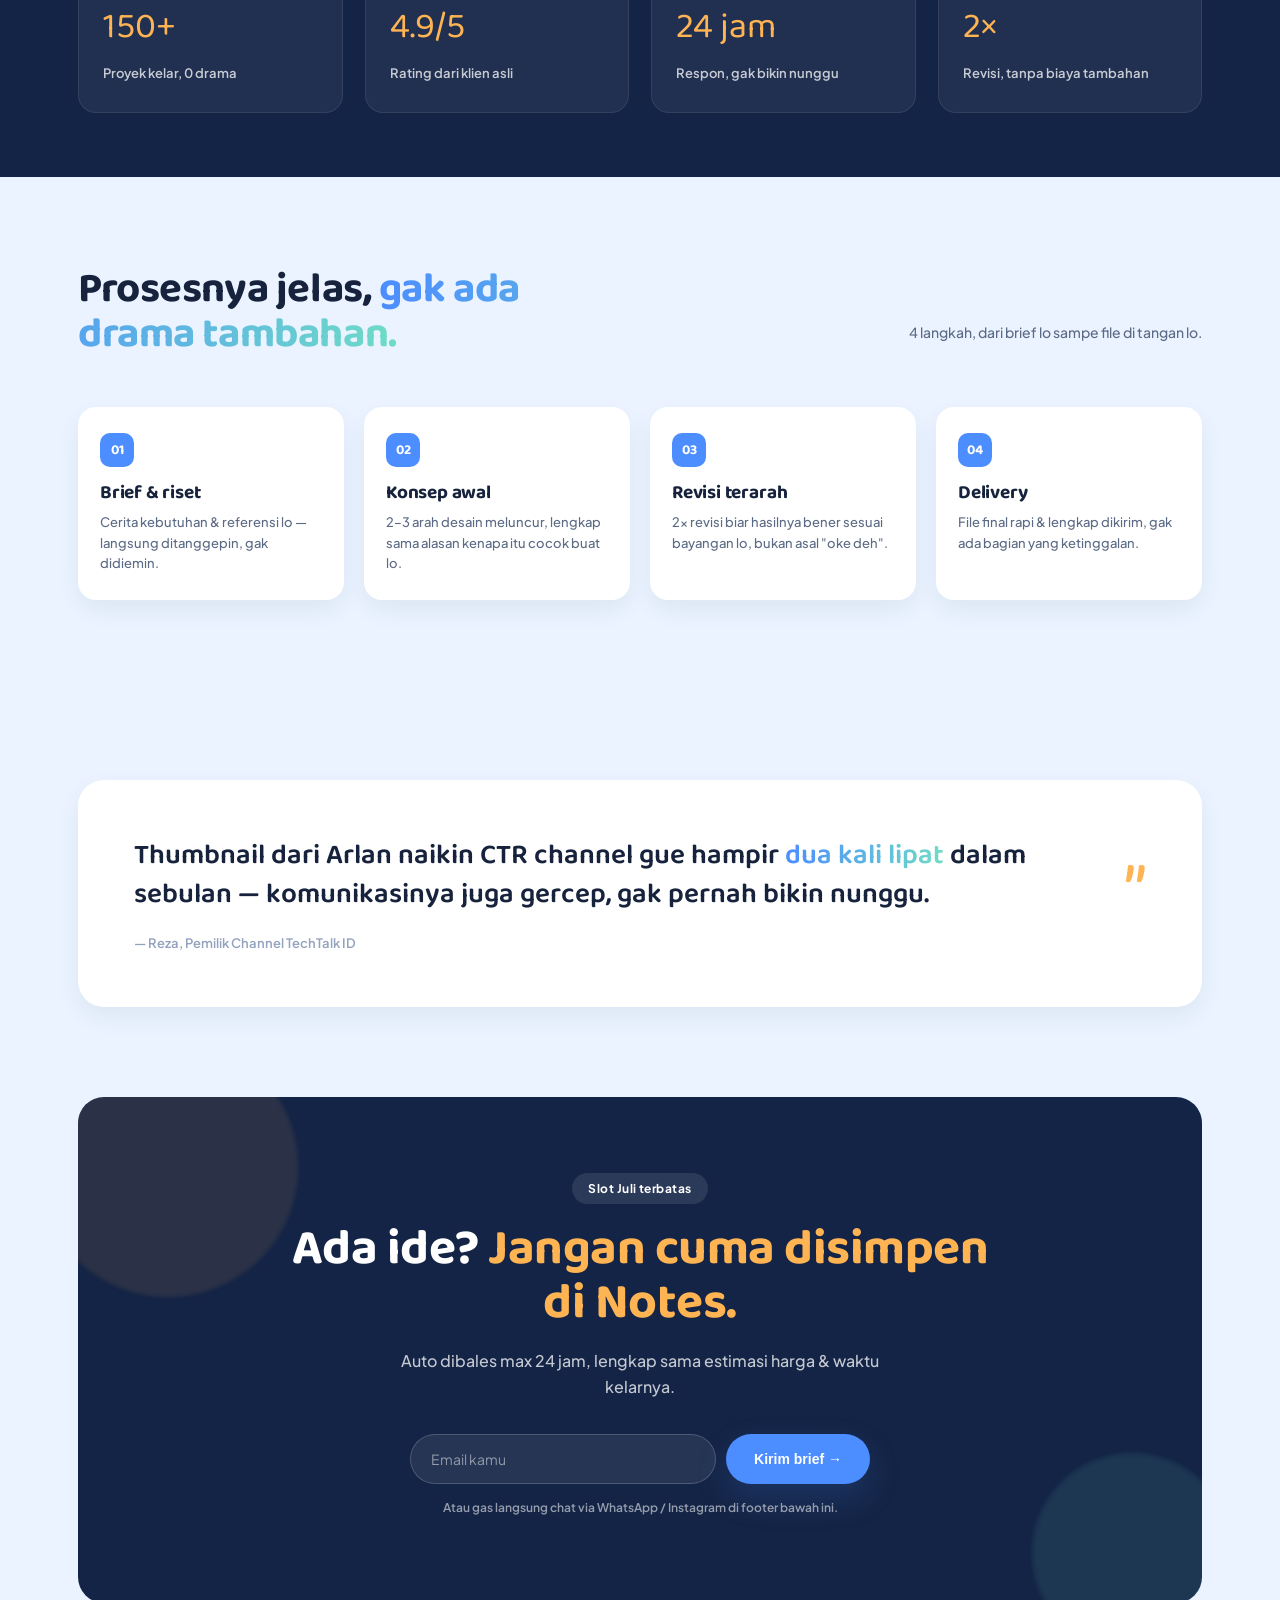
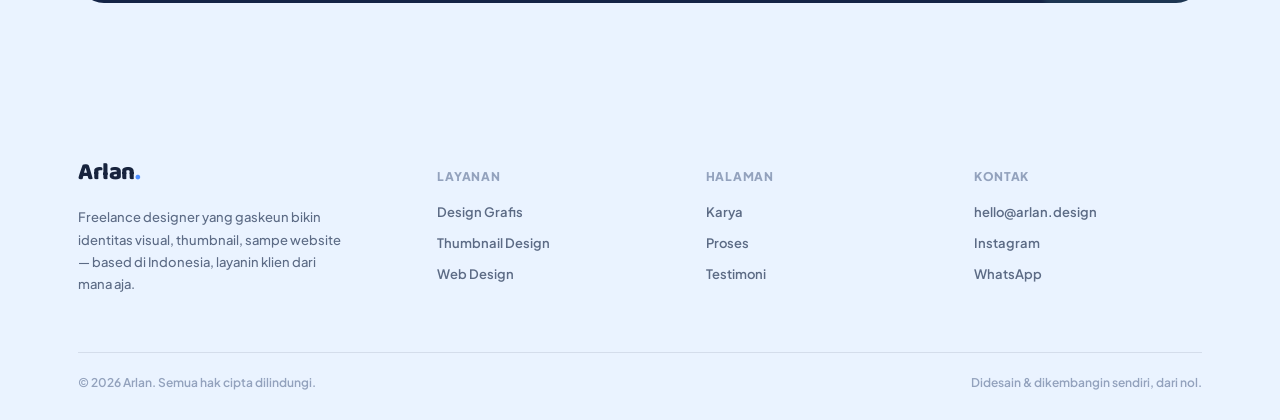
==== commit f9881e81: "Update index.html" ====
--- a/index.html
+++ b/index.html
@@ -187,12 +187,12 @@
       </div>
 
       <div class="p-card" data-cat="grafis">
-        <div class="p-thumb g2"><img src="colab-Recovered.png" alt="Thumbnail feeds" style="width:100%;height:100%;object-fit:cover;position:absolute;inset:0;"><div class="glow"></div><span class="kicker">Design Grafis</span><div class="cap">poster sekolah</div></div>
+        <div class="p-thumb g2"><img src="file:///C:/Users/harla/OneDrive/Documents/webside/portofolio/cover%20depan-Recovered-Recovered-Recovered.png" alt="Thumbnail feeds" style="width:100%;height:100%;object-fit:cover;position:absolute;inset:0;"><div class="glow"></div><span class="kicker">Design Grafis</span><div class="cap">poster sekolah</div></div>
         <div class="p-body"><span class="client">Klien — dahsky journey</span><span class="arrow">↗</span></div>
       </div>
 
       <div class="p-card" data-cat="grafis">
-        <div class="p-thumb g2"><img src="tips natan final.png" alt="feeds ig" style="width:100%;height:100%;object-fit:cover;position:absolute;inset:0;"><div class="glow"></div><span class="kicker">Design Grafis</span><div class="cap">tips main natan</div></div>
+        <div class="p-thumb g2"><img src="file:///C:/Users/harla/OneDrive/Documents/webside/portofolio/tips%20natan%20final.png" alt="feeds ig" style="width:100%;height:100%;object-fit:cover;position:absolute;inset:0;"><div class="glow"></div><span class="kicker">Design Grafis</span><div class="cap">tips main natan</div></div>
         <div class="p-body"><span class="client">Klien — dahsky journey</span><span class="arrow">↗</span></div>
       </div>
 
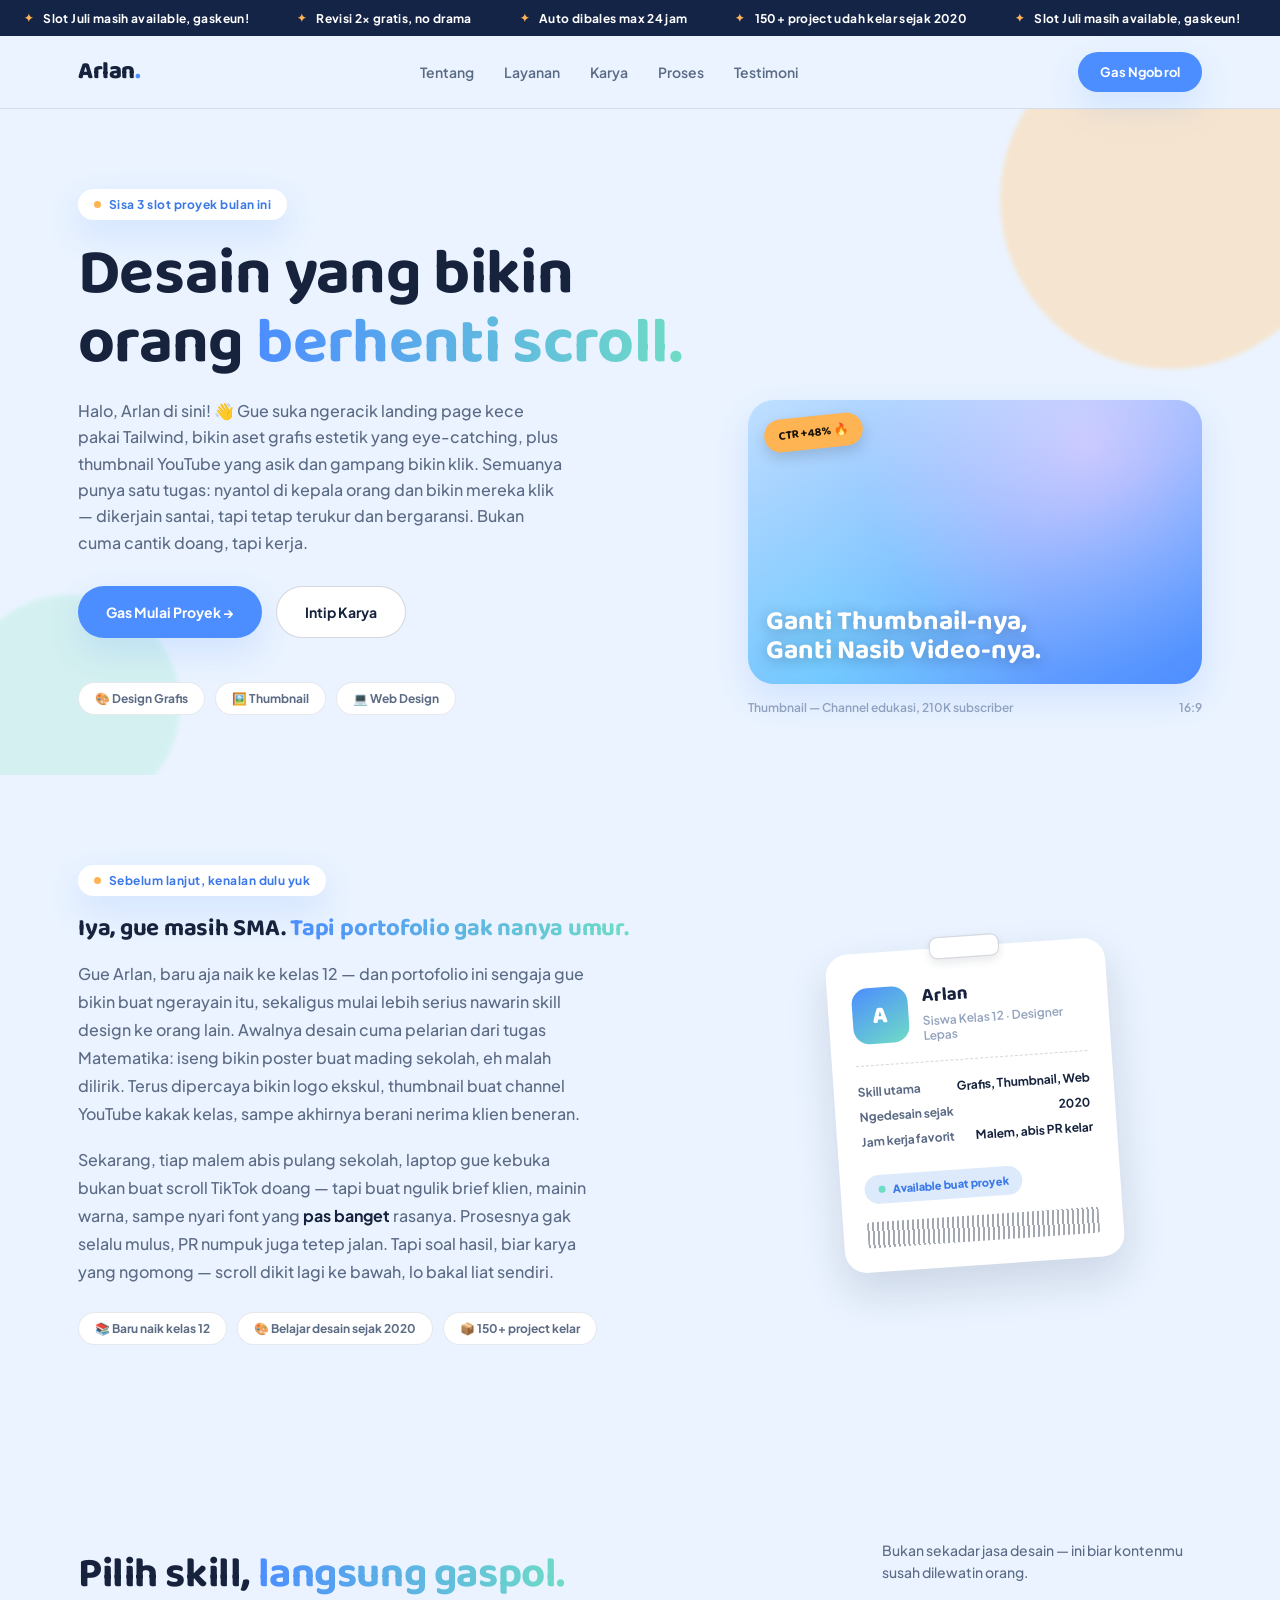
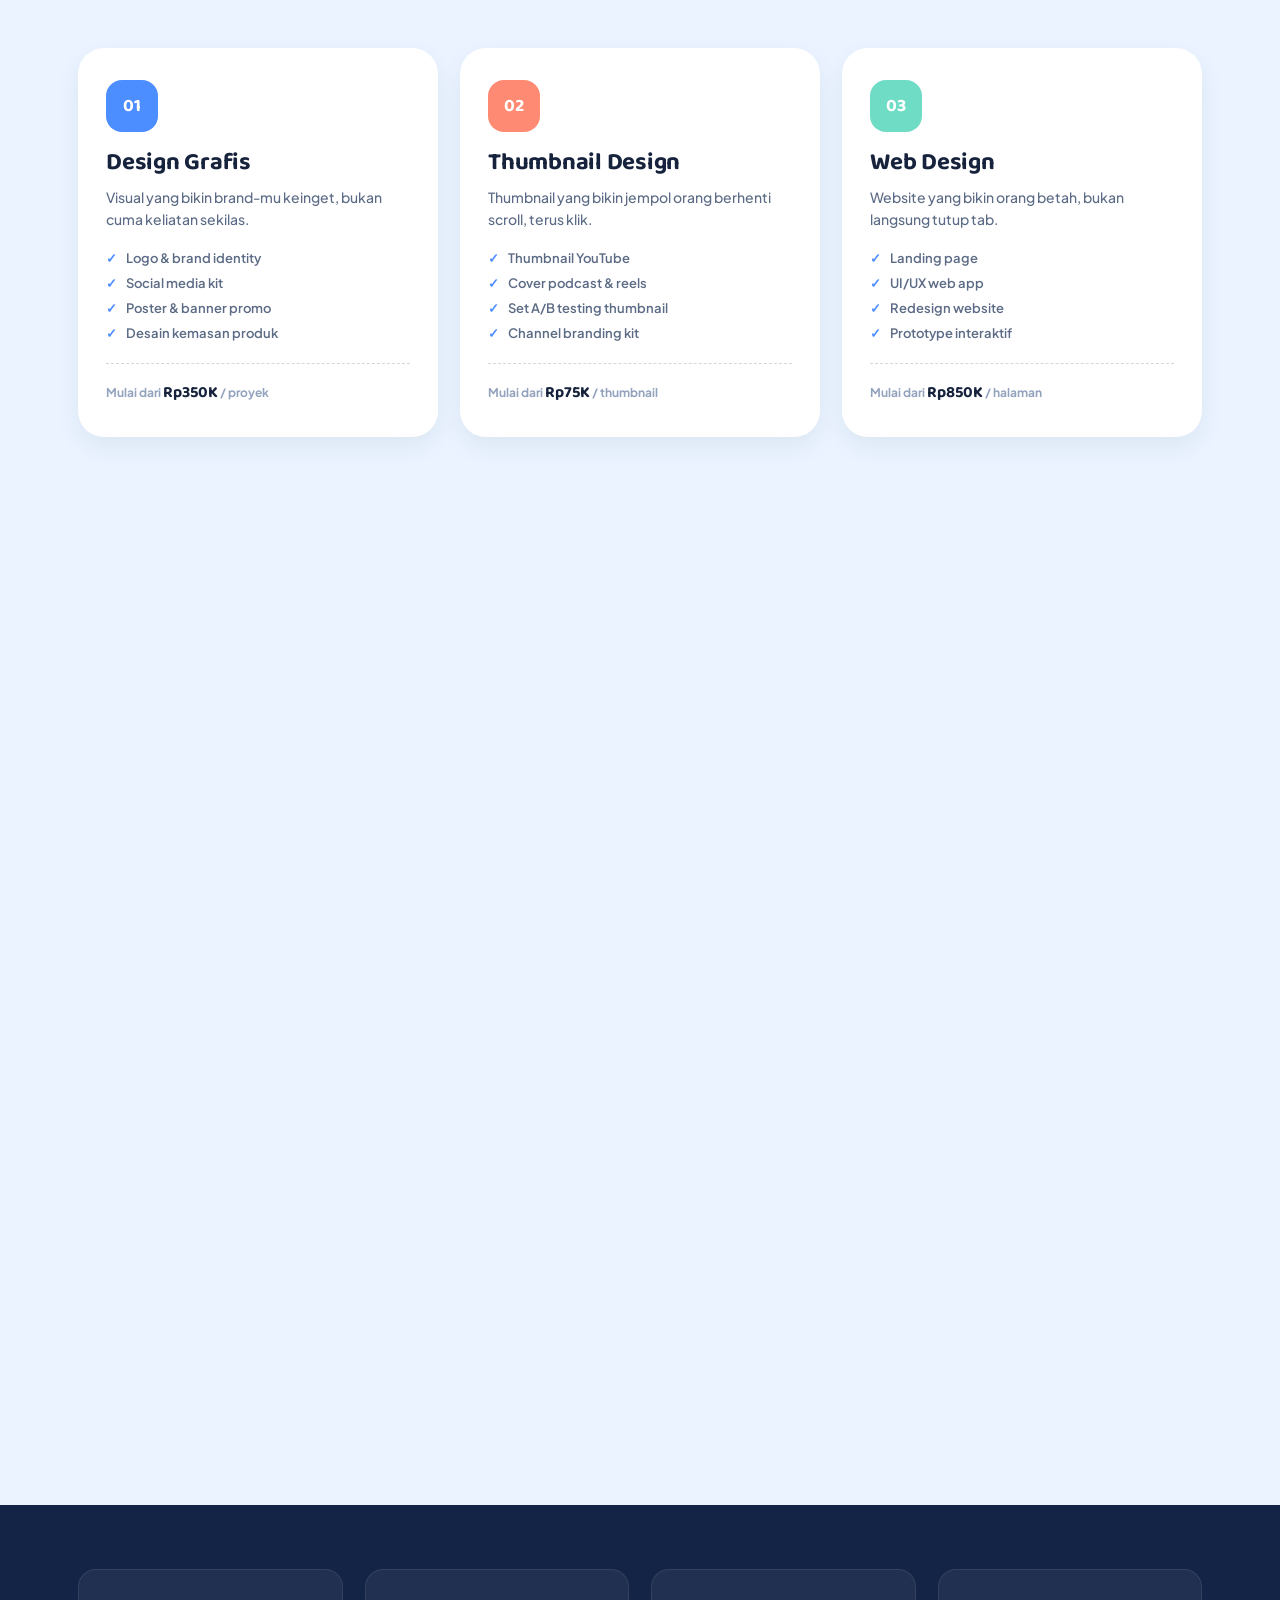
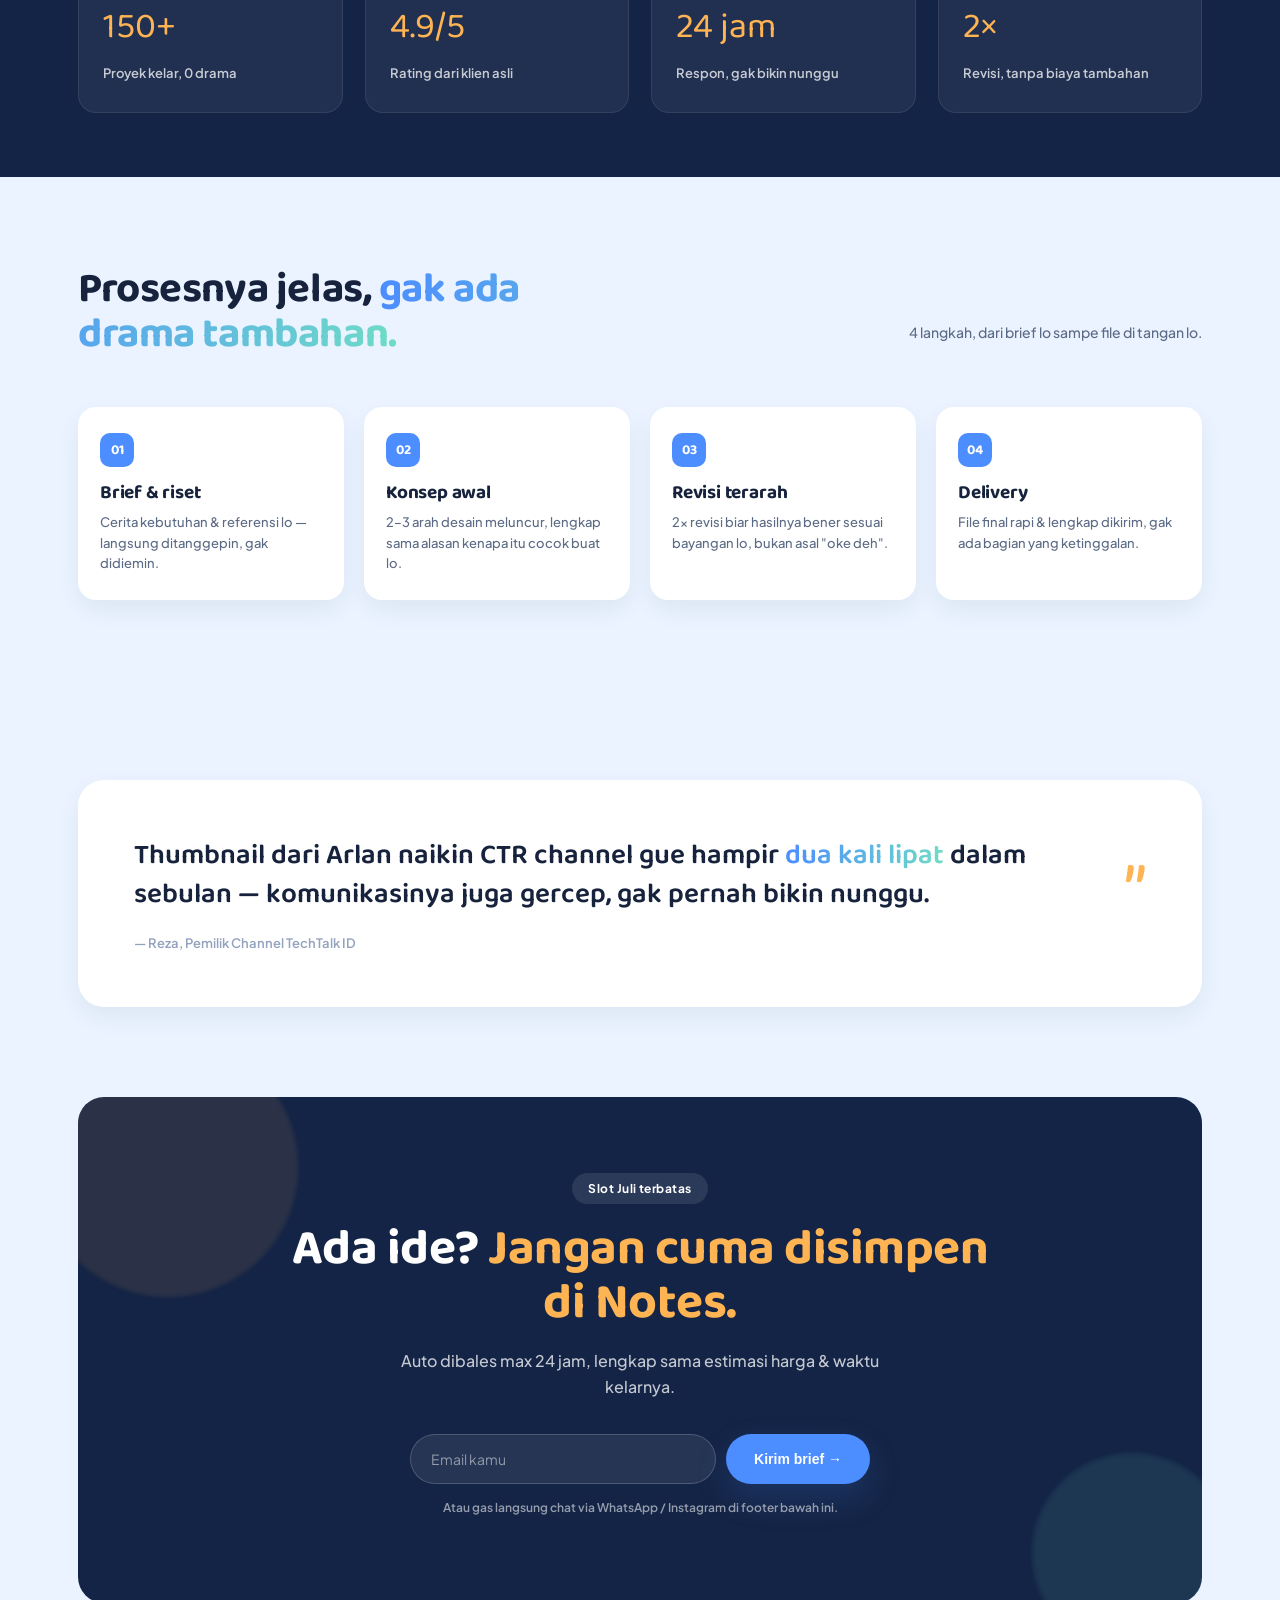
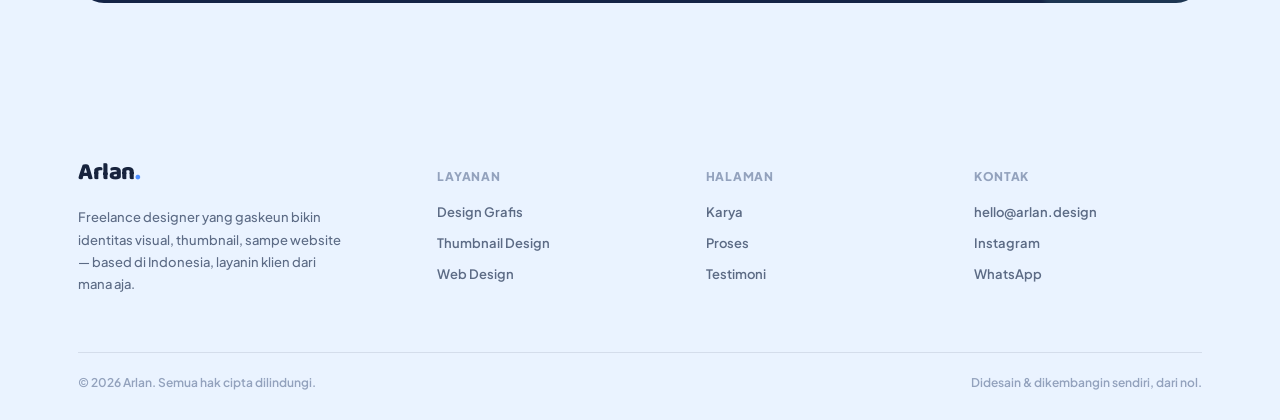
==== commit 49f0d7d7: "Update index.html" ====
--- a/index.html
+++ b/index.html
@@ -177,32 +177,32 @@
     <div class="portfolio-grid" id="portfolioGrid">
 
       <div class="p-card" data-cat="grafis">
-        <div class="p-thumb g1"> <img src="dashky feeds ig up coming last.png" alt="feeds ig" style="width:100%;height:100%;object-fit:cover;position:absolute;inset:0;"><div class="glow"></div><span class="kicker">Design Grafis</span><div class="cap">konten comingsoon</div></div>
+        <div class="p-thumb g1"> <img src="dashky feeds ig up coming last.png" alt="feeds ig" ><div class="glow"></div><span class="kicker">Design Grafis</span><div class="cap">konten comingsoon</div></div>
         <div class="p-body"><span class="client">Klien — dahsky journey</span><span class="arrow">↗</span></div>
       </div>
 
       <div class="p-card" data-cat="thumbnail">
-        <div class="p-thumb g3"><img src="fish it 9.png" alt="Thumbnail " style="width:100%;height:100%;object-fit:cover;position:absolute;inset:0;"><div class="glow"></div><span class="kicker">Thumbnail</span><div class="cap">alasan fish it rame</div></div>
+        <div class="p-thumb g3"><img src="fish it 9.png" alt="Thumbnail " ><div class="glow"></div><span class="kicker">Thumbnail</span><div class="cap">alasan fish it rame</div></div>
         <div class="p-body"><span class="client">Klien — dahsky journey</span><span class="arrow">↗</span></div>
       </div>
 
       <div class="p-card" data-cat="grafis">
-        <div class="p-thumb g2"><img src="file:///C:/Users/harla/OneDrive/Documents/webside/portofolio/cover%20depan-Recovered-Recovered-Recovered.png" alt="Thumbnail feeds" style="width:100%;height:100%;object-fit:cover;position:absolute;inset:0;"><div class="glow"></div><span class="kicker">Design Grafis</span><div class="cap">poster sekolah</div></div>
+        <div class="p-thumb g2"><img src="file:///C:/Users/harla/OneDrive/Documents/webside/portofolio/cover%20depan-Recovered-Recovered-Recovered.png" alt="Thumbnail feeds" ><div class="glow"></div><span class="kicker">Design Grafis</span><div class="cap">poster sekolah</div></div>
         <div class="p-body"><span class="client">Klien — dahsky journey</span><span class="arrow">↗</span></div>
       </div>
 
       <div class="p-card" data-cat="grafis">
-        <div class="p-thumb g2"><img src="file:///C:/Users/harla/OneDrive/Documents/webside/portofolio/tips%20natan%20final.png" alt="feeds ig" style="width:100%;height:100%;object-fit:cover;position:absolute;inset:0;"><div class="glow"></div><span class="kicker">Design Grafis</span><div class="cap">tips main natan</div></div>
+        <div class="p-thumb g2"><img src="file:///C:/Users/harla/OneDrive/Documents/webside/portofolio/tips%20natan%20final.png" alt="feeds ig" ><div class="glow"></div><span class="kicker">Design Grafis</span><div class="cap">tips main natan</div></div>
         <div class="p-body"><span class="client">Klien — dahsky journey</span><span class="arrow">↗</span></div>
       </div>
 
       <div class="p-card" data-cat="thumbnail">
-        <div class="p-thumb g1"><img src="Untitled-1pokeman hutan.png" alt="Thumbnail " style="width:100%;height:100%;object-fit:cover;position:absolute;inset:0;"><div class="glow"></div><span class="kicker">Thumbnail</span><div class="cap">update litel wonderer</div></div>
+        <div class="p-thumb g1"><img src="Untitled-1pokeman hutan.png" alt="Thumbnail " ><div class="glow"></div><span class="kicker">Thumbnail</span><div class="cap">update litel wonderer</div></div>
         <div class="p-body"><span class="client">Klien — dahsky journey</span><span class="arrow">↗</span></div>
       </div>
 
       <div class="p-card" data-cat="grafis">
-        <div class="p-thumb g3"><img src="file:///C:/Users/harla/OneDrive/Documents/webside/portofolio/cover%20feeds%20new%20ky.png" alt="Thumbnail " style="width:100%;height:100%;object-fit:cover;position:absolute;inset:0;"><div class="glow"></div><span class="kicker">Design Grafis</span><div class="cap">postingan beruntun</div></div>
+        <div class="p-thumb g3"><img src="file:///C:/Users/harla/OneDrive/Documents/webside/portofolio/cover%20feeds%20new%20ky.png" alt="Thumbnail " ><div class="glow"></div><span class="kicker">Design Grafis</span><div class="cap">postingan beruntun</div></div>
         <div class="p-body"><span class="client">Klien — dahsky journey</span><span class="arrow">↗</span></div>
       </div>
 
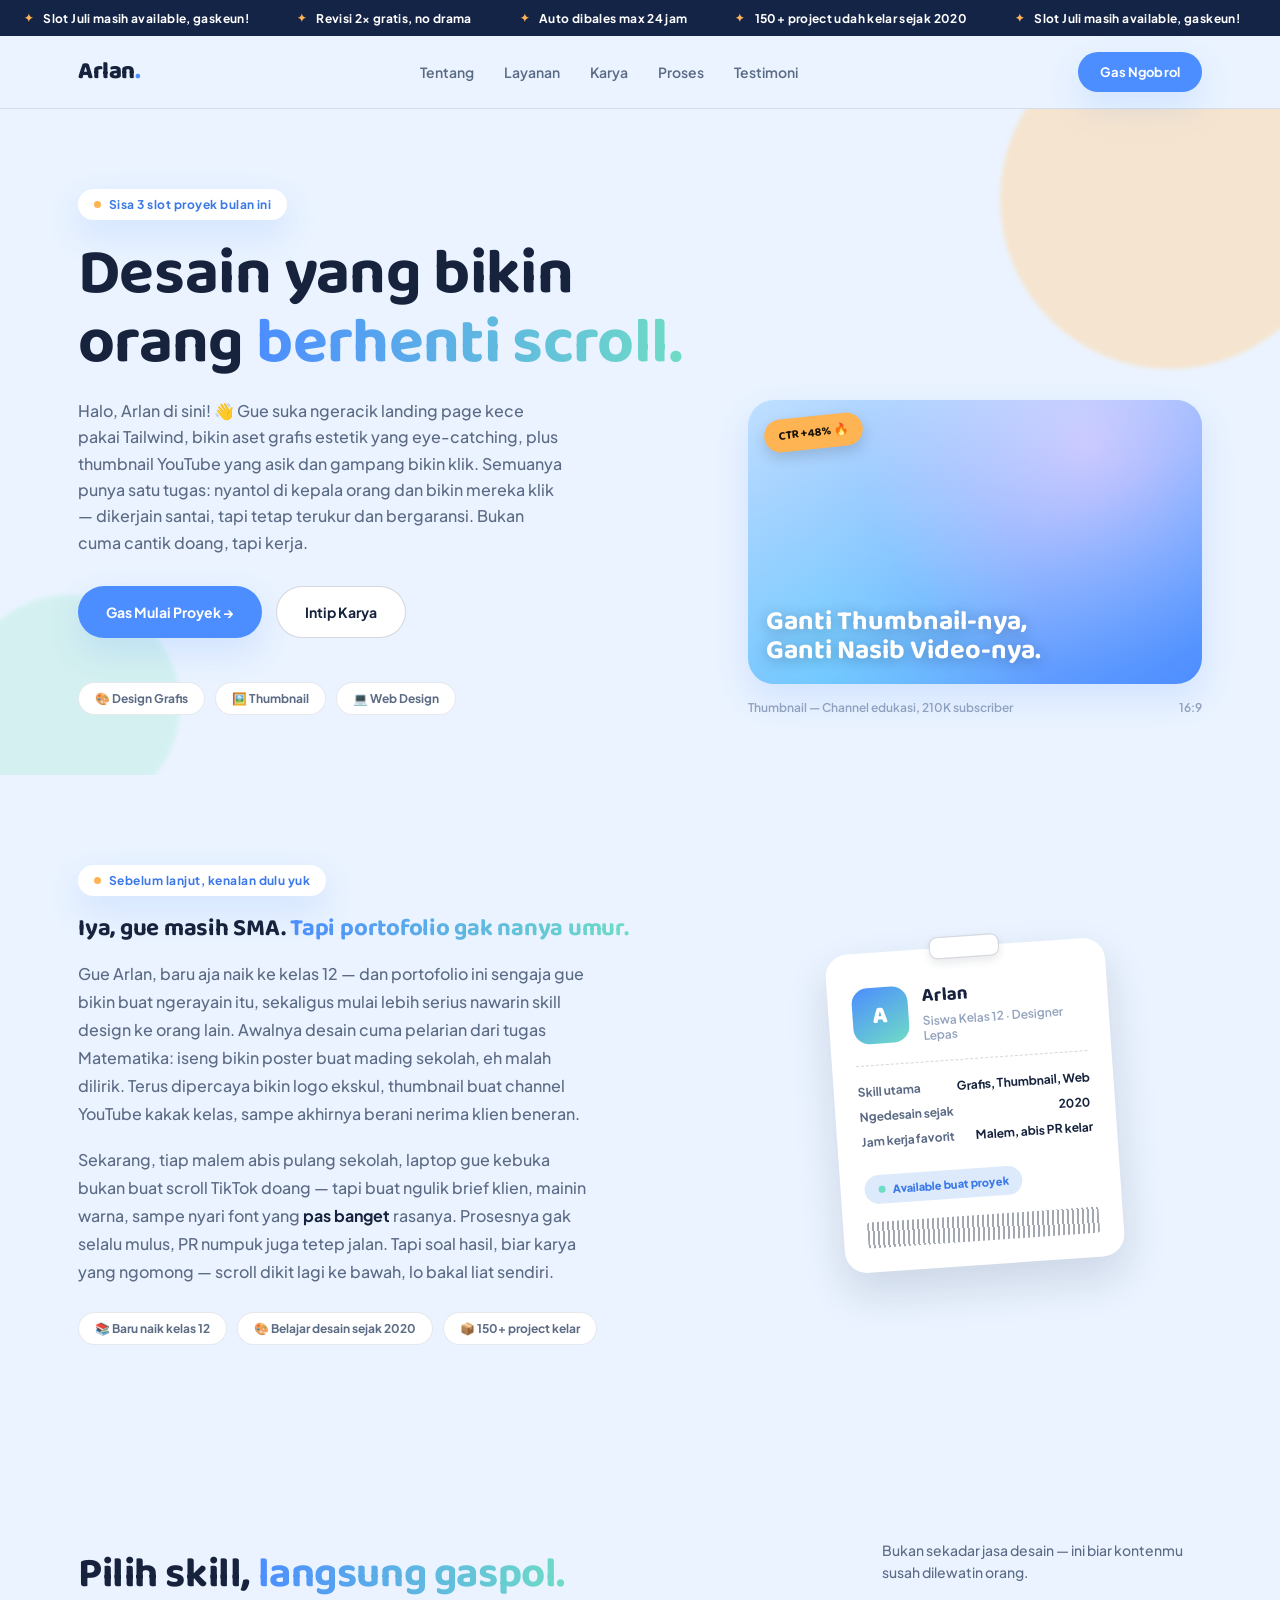
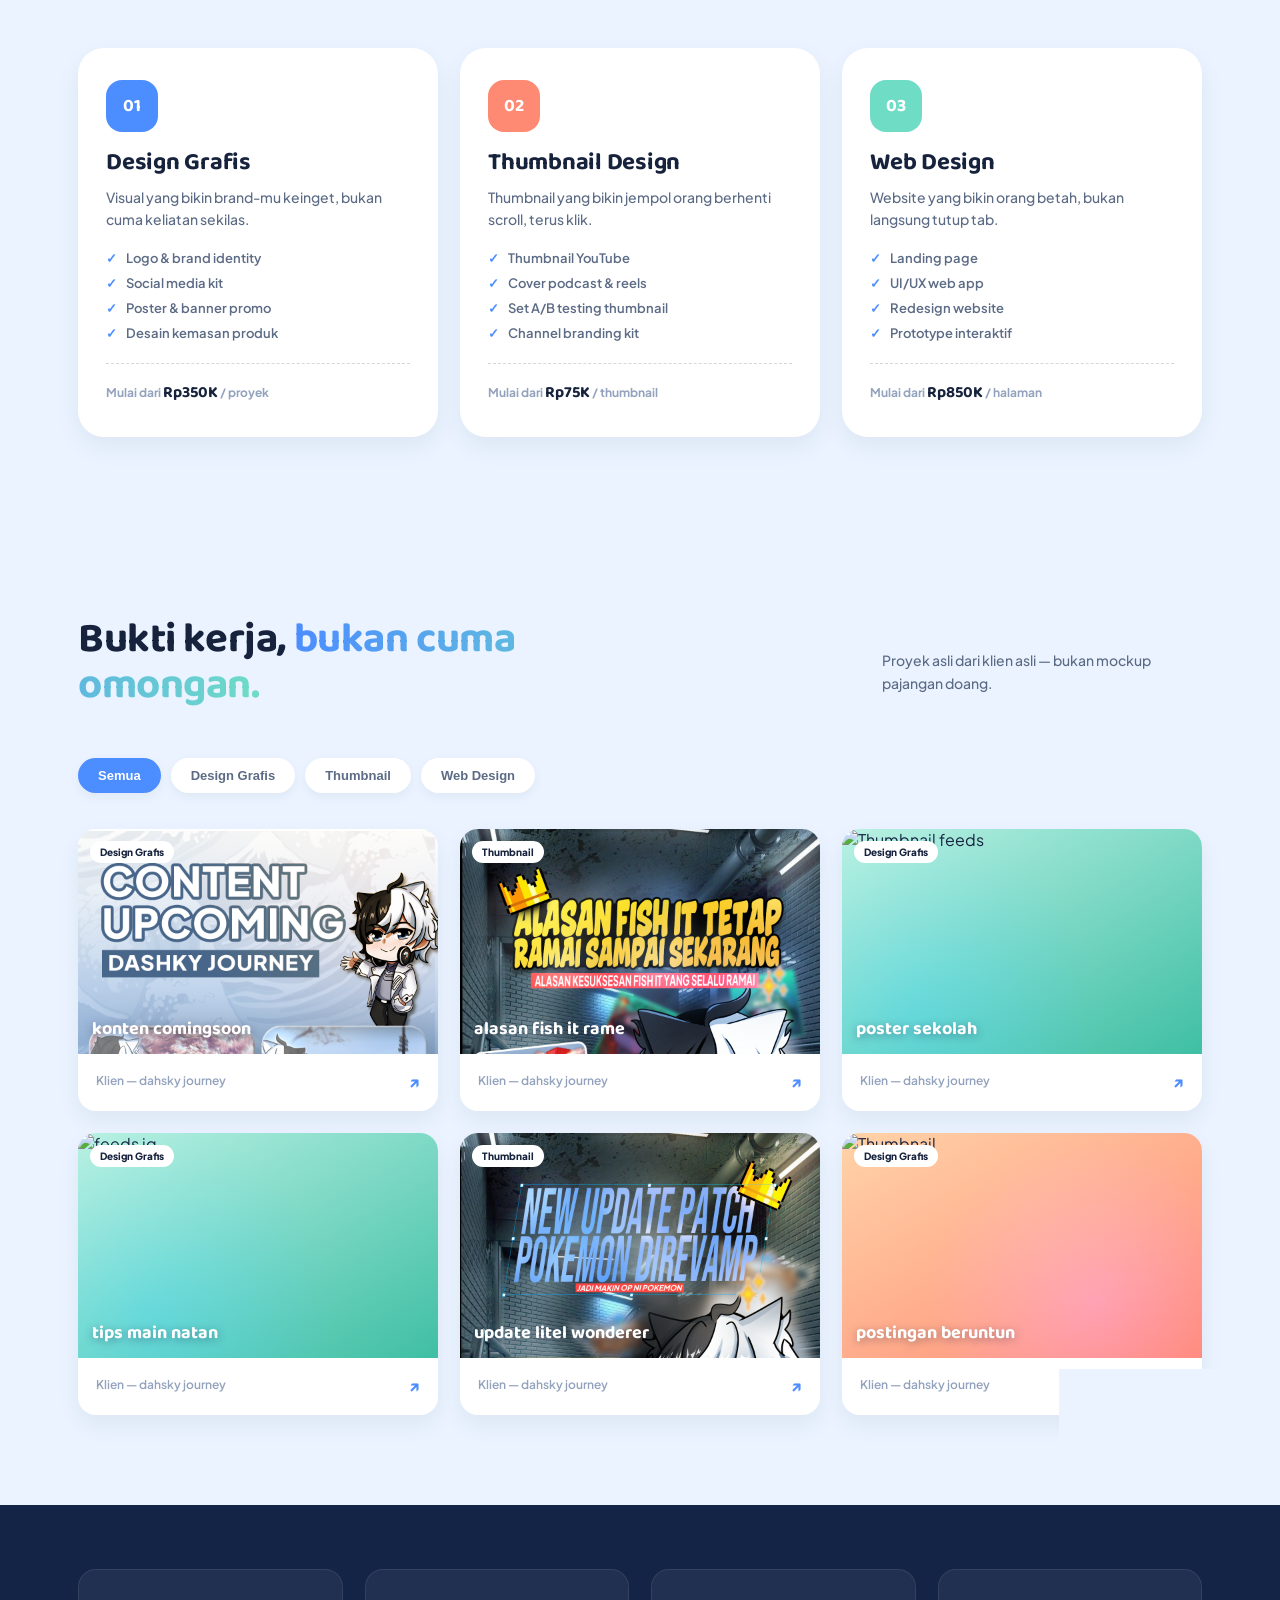
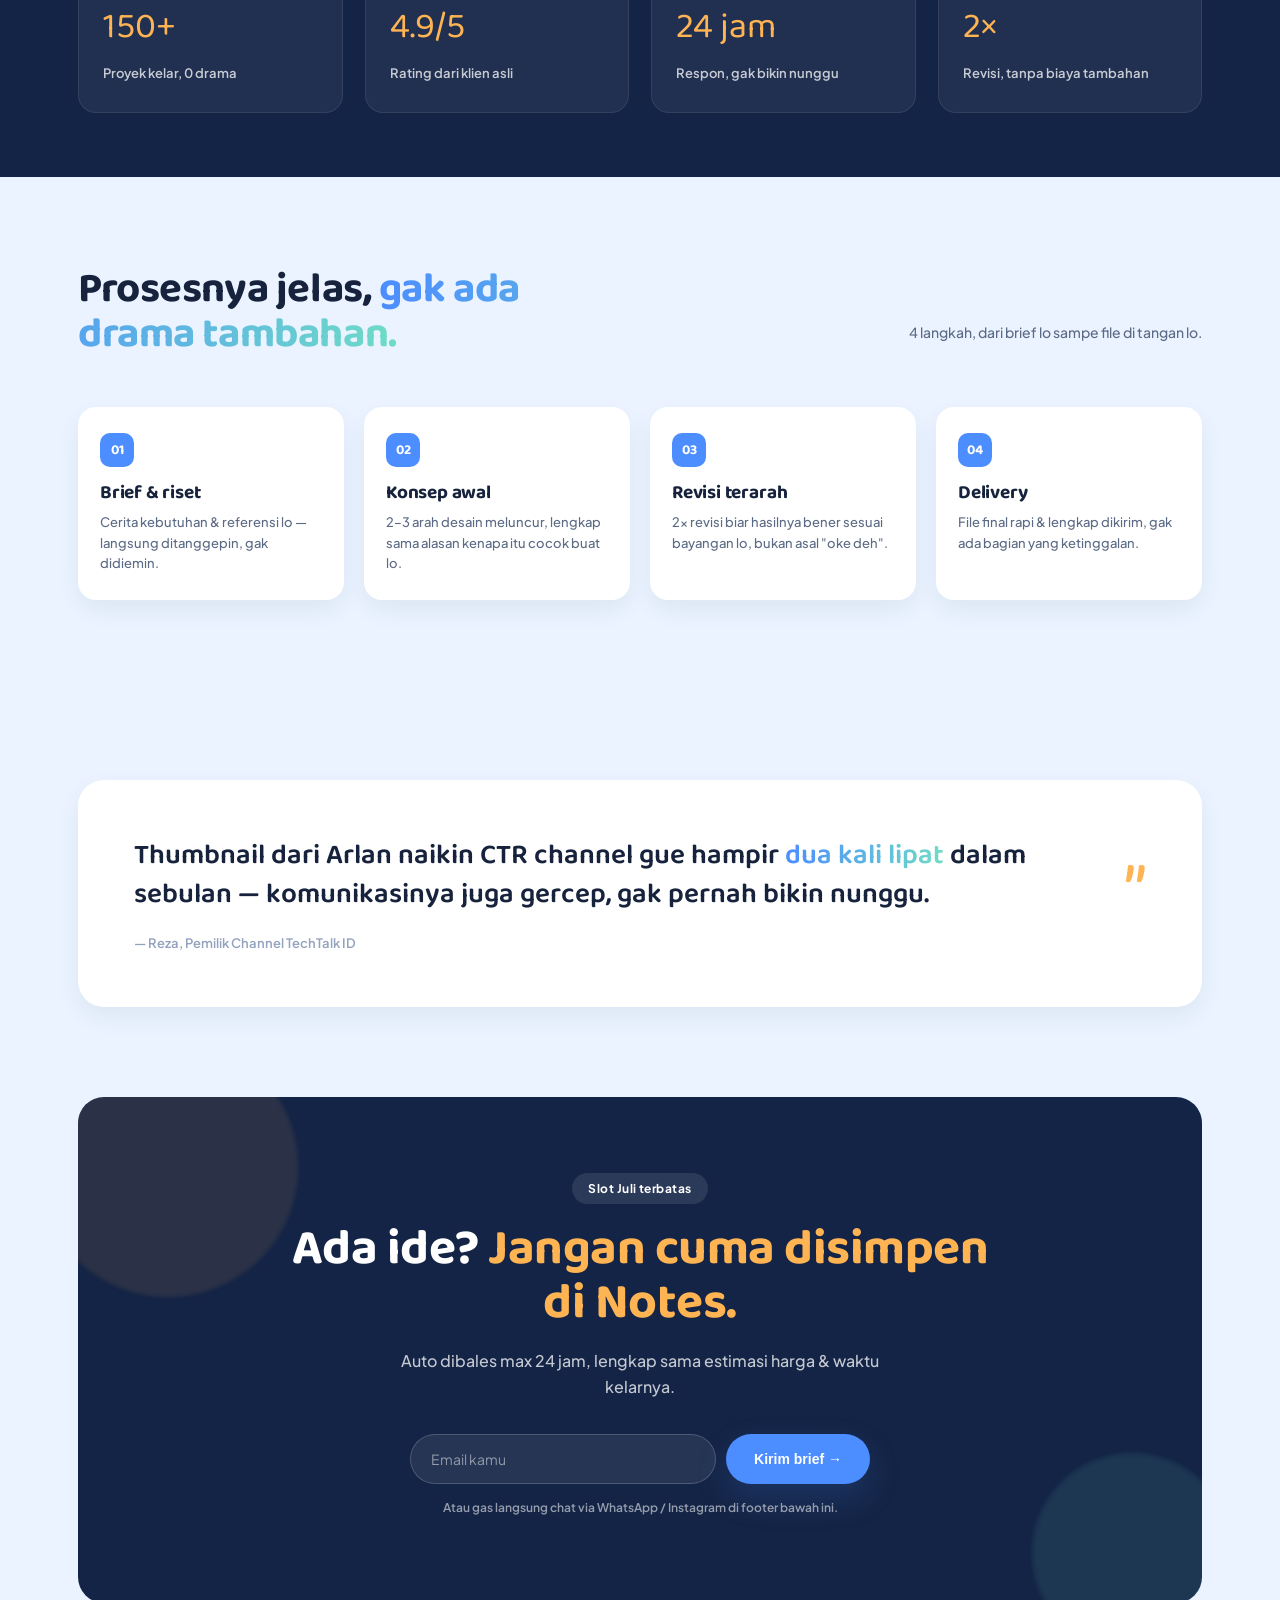
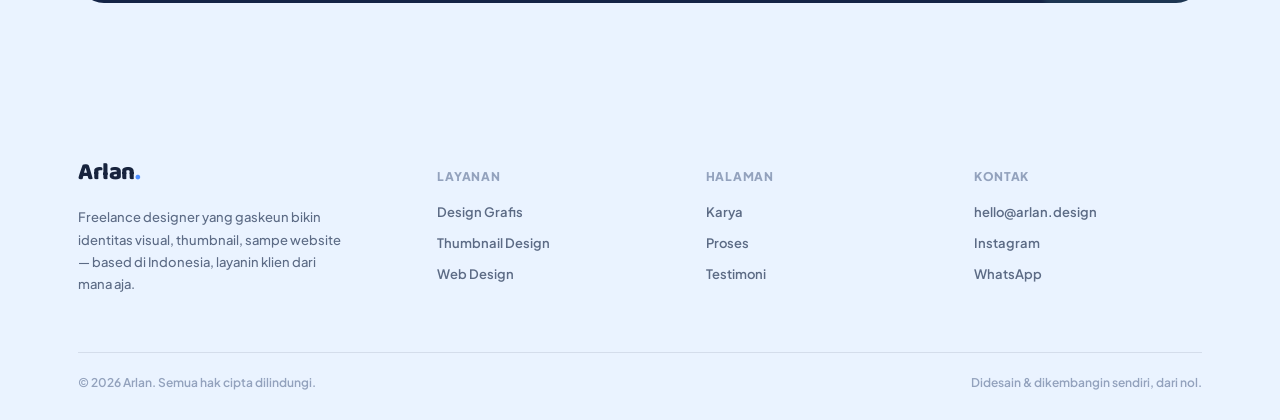
==== commit ac9bb13c: "Update index.html" ====
--- a/index.html
+++ b/index.html
@@ -187,7 +187,7 @@
       </div>
 
       <div class="p-card" data-cat="grafis">
-        <div class="p-thumb g2"><img src="file:///C:/Users/harla/OneDrive/Documents/webside/portofolio/cover%20depan-Recovered-Recovered-Recovered.png" alt="Thumbnail feeds" ><div class="glow"></div><span class="kicker">Design Grafis</span><div class="cap">poster sekolah</div></div>
+        <div class="p-thumb g2"><img src="https://github.com/Arlann29/portofolio/blob/main/cover%20depan-Recovered-Recovered-Recovered.png?raw=true" alt="Thumbnail feeds" ><div class="glow"></div><span class="kicker">Design Grafis</span><div class="cap">poster sekolah</div></div>
         <div class="p-body"><span class="client">Klien — dahsky journey</span><span class="arrow">↗</span></div>
       </div>
 
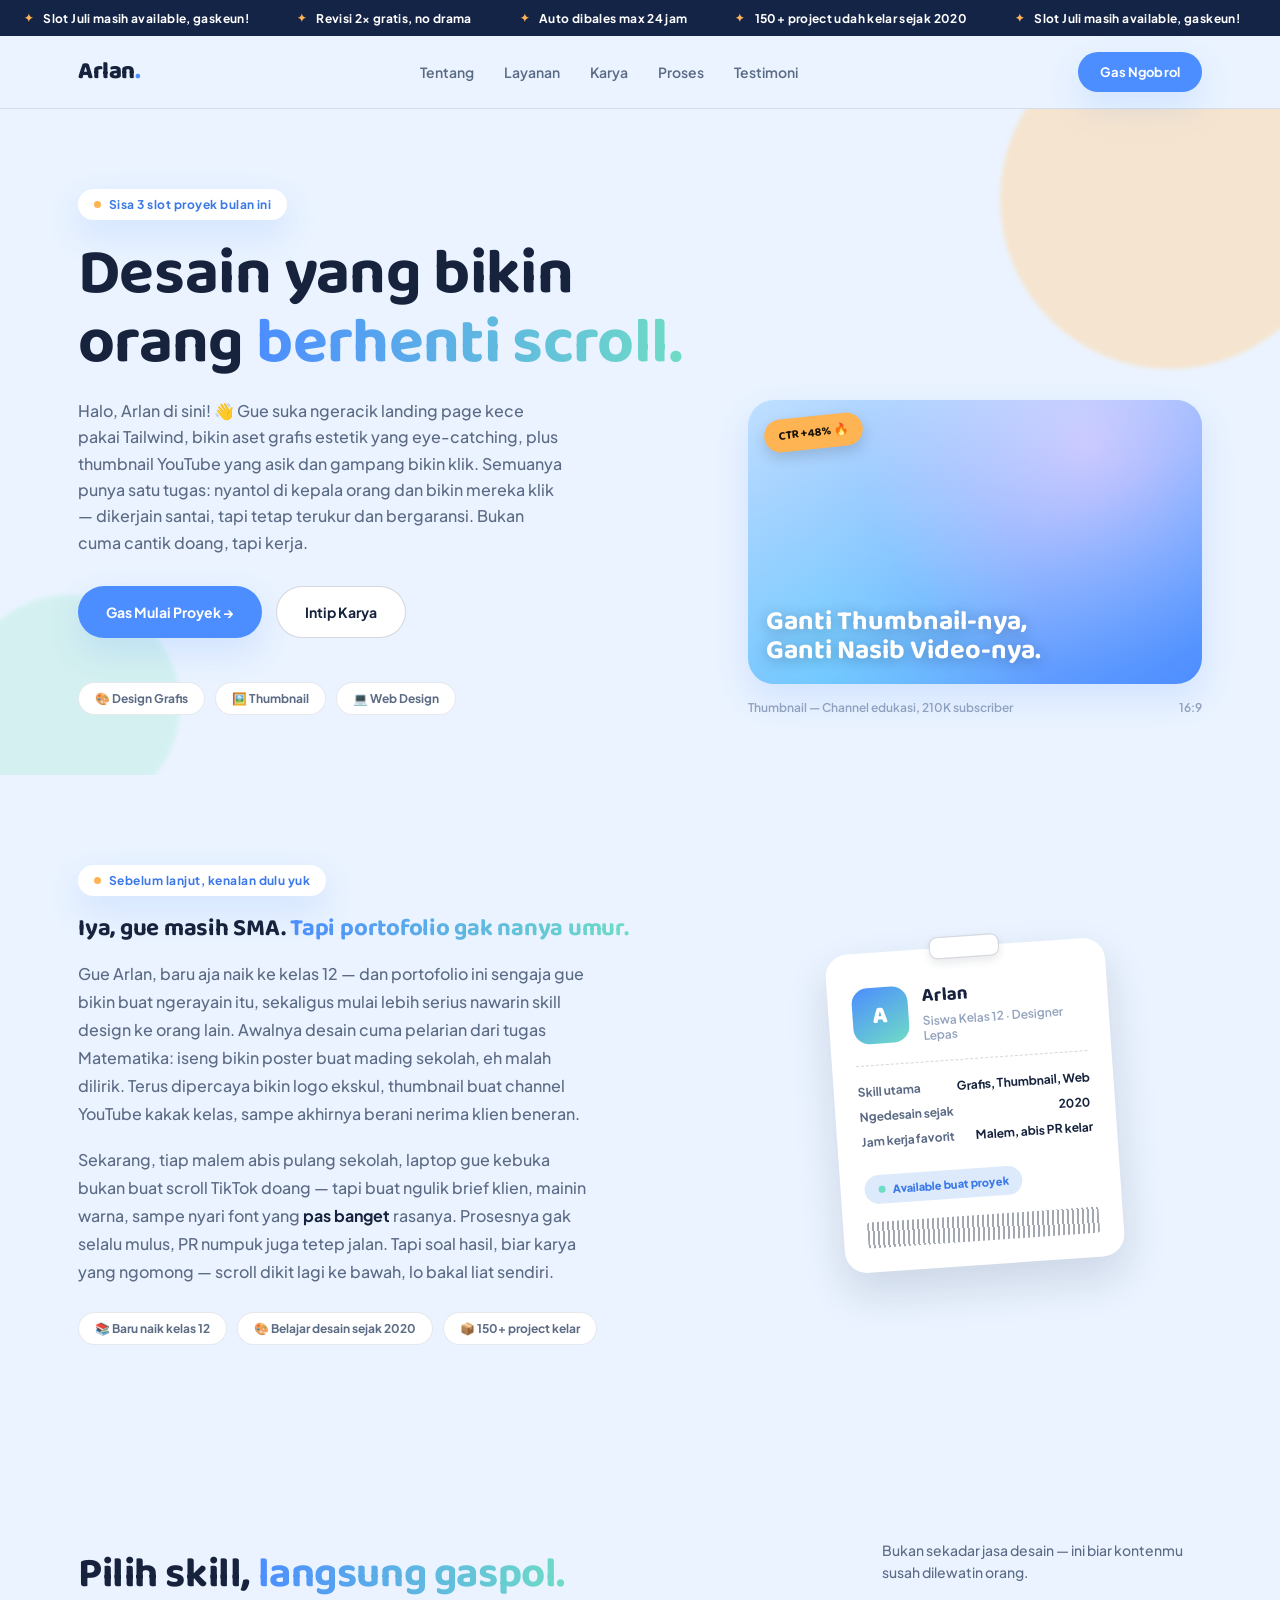
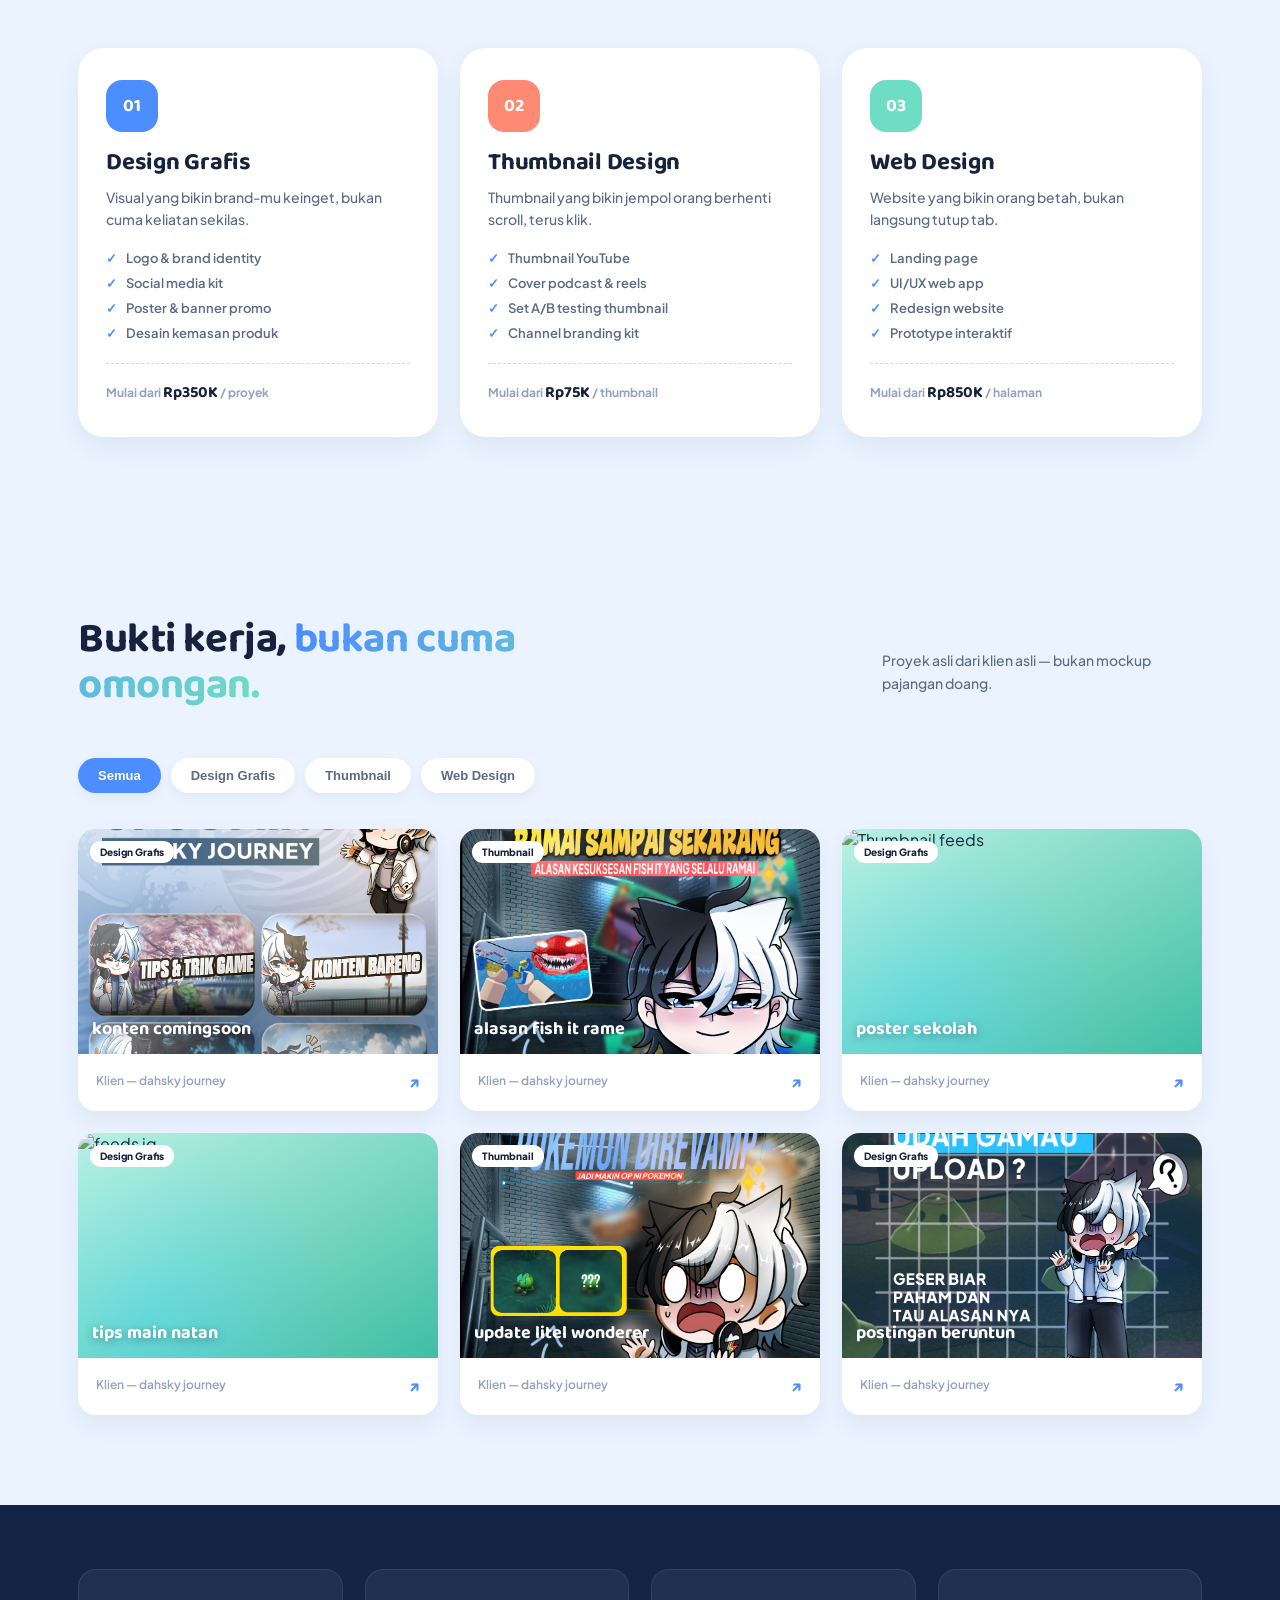
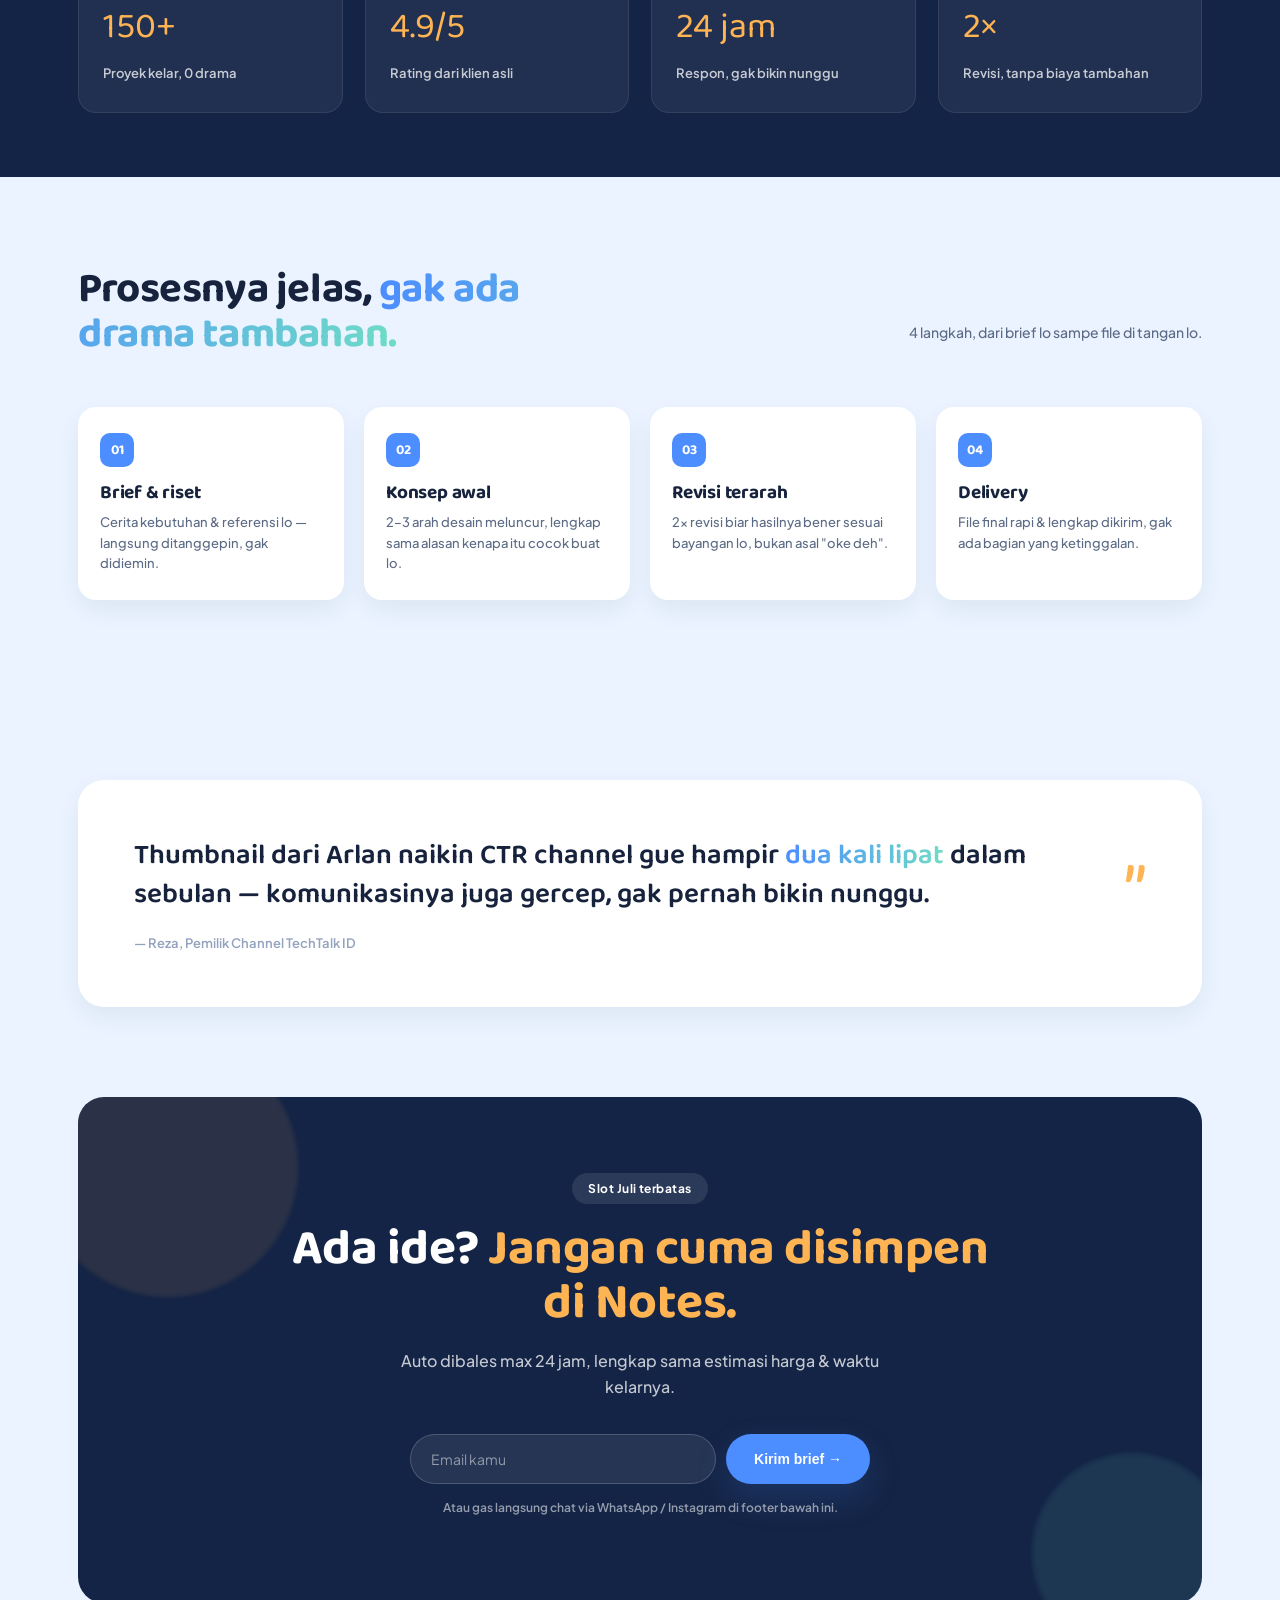
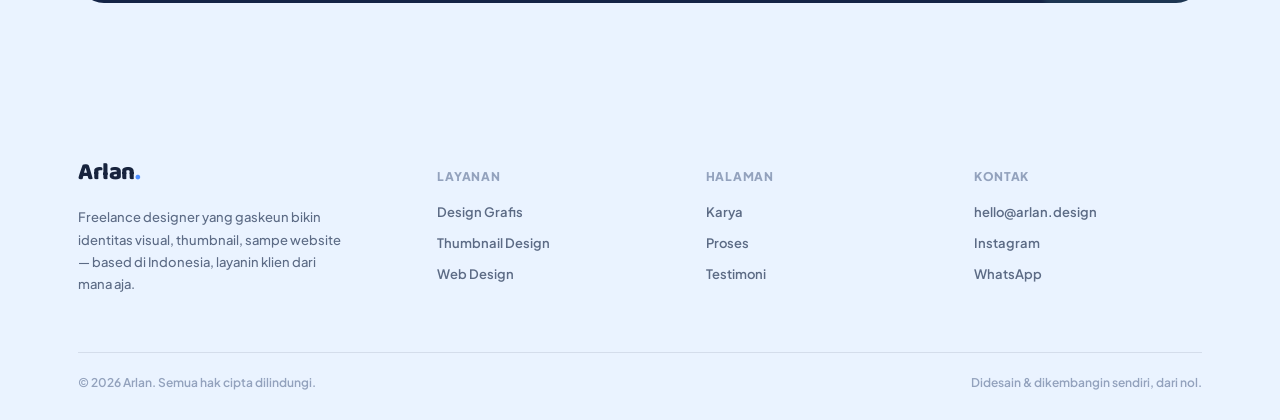
==== commit 647a301c: "Update index.html" ====
--- a/index.html
+++ b/index.html
@@ -177,32 +177,32 @@
     <div class="portfolio-grid" id="portfolioGrid">
 
       <div class="p-card" data-cat="grafis">
-        <div class="p-thumb g1"> <img src="dashky feeds ig up coming last.png" alt="feeds ig" ><div class="glow"></div><span class="kicker">Design Grafis</span><div class="cap">konten comingsoon</div></div>
+        <div class="p-thumb g1"> <img src="dashky feeds ig up coming last.png" alt="feeds ig" style="width:100%;height:100%;object-fit:cover;position:absolute;inset:0;"><div class="glow"></div><span class="kicker">Design Grafis</span><div class="cap">konten comingsoon</div></div>
         <div class="p-body"><span class="client">Klien — dahsky journey</span><span class="arrow">↗</span></div>
       </div>
 
       <div class="p-card" data-cat="thumbnail">
-        <div class="p-thumb g3"><img src="fish it 9.png" alt="Thumbnail " ><div class="glow"></div><span class="kicker">Thumbnail</span><div class="cap">alasan fish it rame</div></div>
+        <div class="p-thumb g3"><img src="fish it 9.png" alt="Thumbnail " style="width:100%;height:100%;object-fit:cover;position:absolute;inset:0;"><div class="glow"></div><span class="kicker">Thumbnail</span><div class="cap">alasan fish it rame</div></div>
         <div class="p-body"><span class="client">Klien — dahsky journey</span><span class="arrow">↗</span></div>
       </div>
 
       <div class="p-card" data-cat="grafis">
-        <div class="p-thumb g2"><img src="https://github.com/Arlann29/portofolio/blob/main/cover%20depan-Recovered-Recovered-Recovered.png?raw=true" alt="Thumbnail feeds" ><div class="glow"></div><span class="kicker">Design Grafis</span><div class="cap">poster sekolah</div></div>
+        <div class="p-thumb g2"><img src="colab-Recovered.png" alt="Thumbnail feeds" style="width:100%;height:100%;object-fit:cover;position:absolute;inset:0;"><div class="glow"></div><span class="kicker">Design Grafis</span><div class="cap">poster sekolah</div></div>
         <div class="p-body"><span class="client">Klien — dahsky journey</span><span class="arrow">↗</span></div>
       </div>
 
       <div class="p-card" data-cat="grafis">
-        <div class="p-thumb g2"><img src="file:///C:/Users/harla/OneDrive/Documents/webside/portofolio/tips%20natan%20final.png" alt="feeds ig" ><div class="glow"></div><span class="kicker">Design Grafis</span><div class="cap">tips main natan</div></div>
+        <div class="p-thumb g2"><img src="tips natan final.png" alt="feeds ig" style="width:100%;height:100%;object-fit:cover;position:absolute;inset:0;"><div class="glow"></div><span class="kicker">Design Grafis</span><div class="cap">tips main natan</div></div>
         <div class="p-body"><span class="client">Klien — dahsky journey</span><span class="arrow">↗</span></div>
       </div>
 
       <div class="p-card" data-cat="thumbnail">
-        <div class="p-thumb g1"><img src="Untitled-1pokeman hutan.png" alt="Thumbnail " ><div class="glow"></div><span class="kicker">Thumbnail</span><div class="cap">update litel wonderer</div></div>
+        <div class="p-thumb g1"><img src="Untitled-1pokeman hutan.png" alt="Thumbnail " style="width:100%;height:100%;object-fit:cover;position:absolute;inset:0;"><div class="glow"></div><span class="kicker">Thumbnail</span><div class="cap">update litel wonderer</div></div>
         <div class="p-body"><span class="client">Klien — dahsky journey</span><span class="arrow">↗</span></div>
       </div>
 
       <div class="p-card" data-cat="grafis">
-        <div class="p-thumb g3"><img src="file:///C:/Users/harla/OneDrive/Documents/webside/portofolio/cover%20feeds%20new%20ky.png" alt="Thumbnail " ><div class="glow"></div><span class="kicker">Design Grafis</span><div class="cap">postingan beruntun</div></div>
+        <div class="p-thumb g3"><img src="cover feeds new ky.png" alt="Thumbnail " style="width:100%;height:100%;object-fit:cover;position:absolute;inset:0;"><div class="glow"></div><span class="kicker">Design Grafis</span><div class="cap">postingan beruntun</div></div>
         <div class="p-body"><span class="client">Klien — dahsky journey</span><span class="arrow">↗</span></div>
       </div>
 
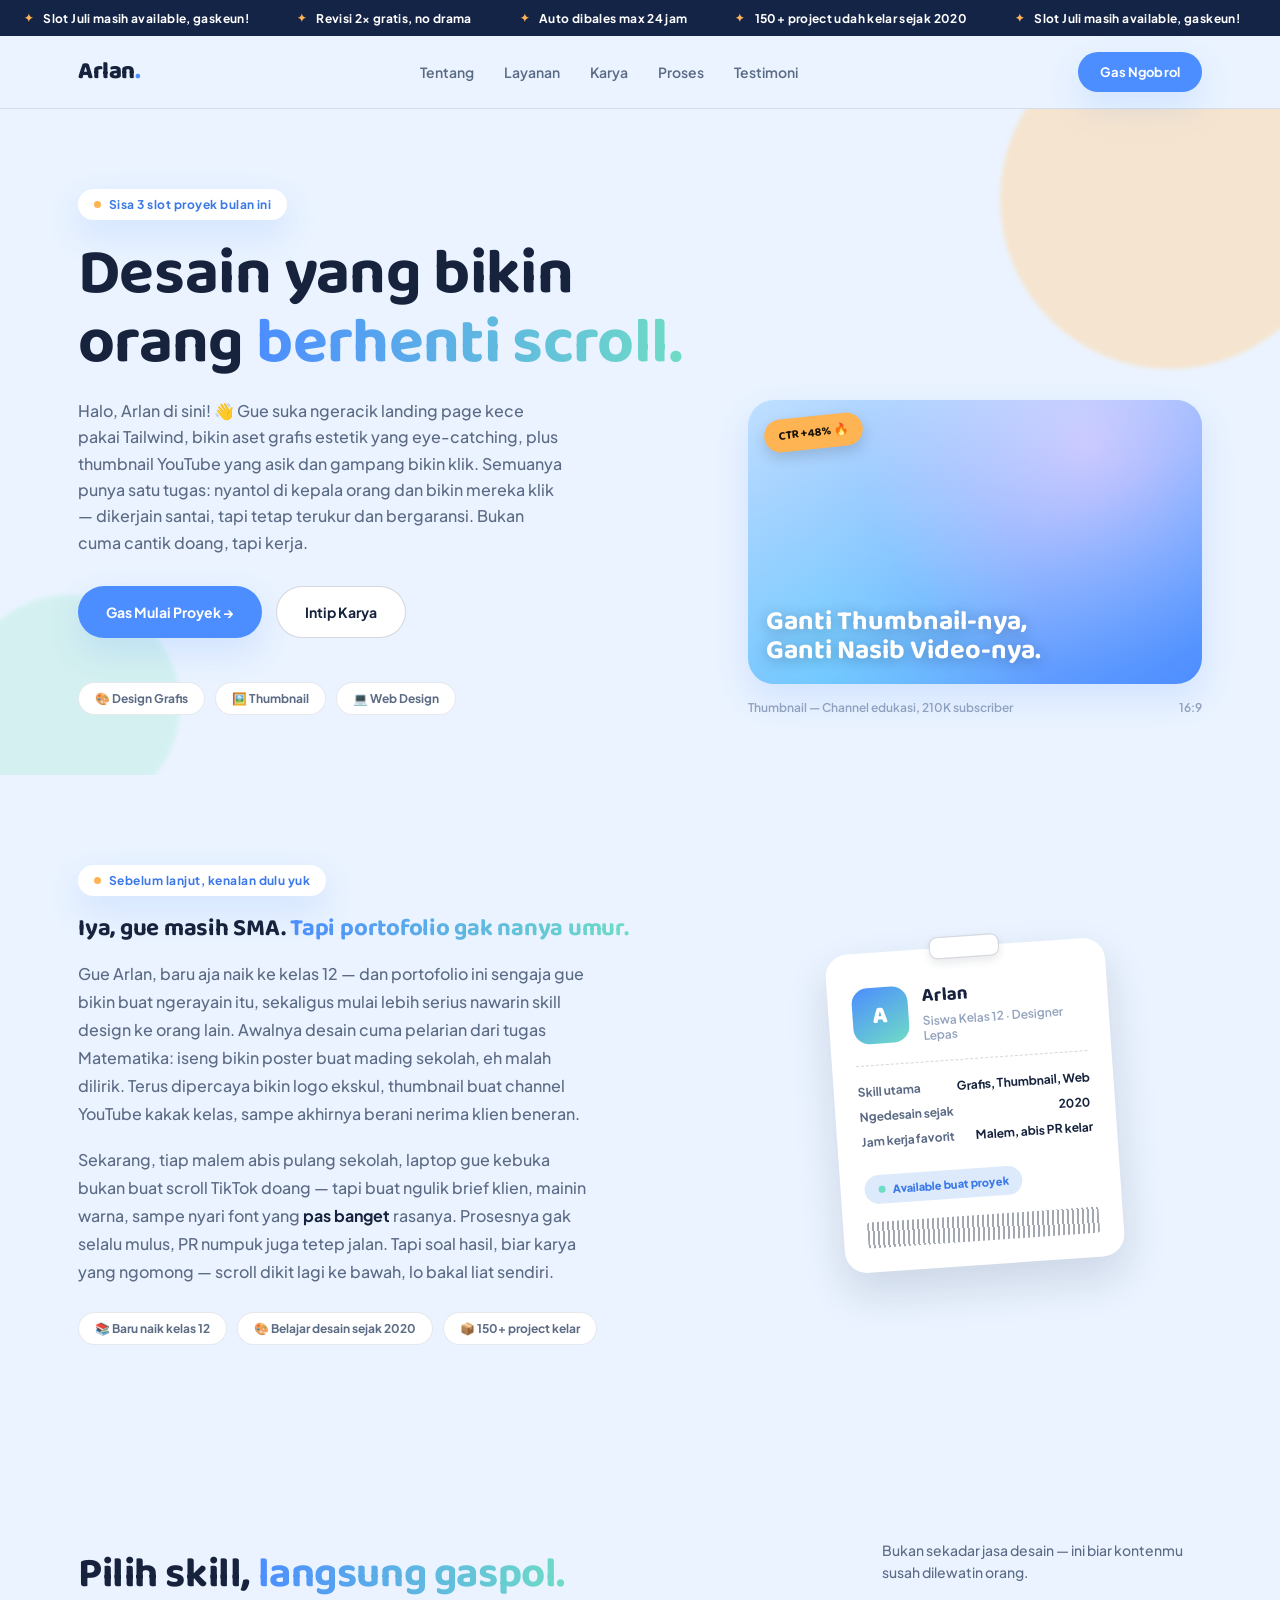
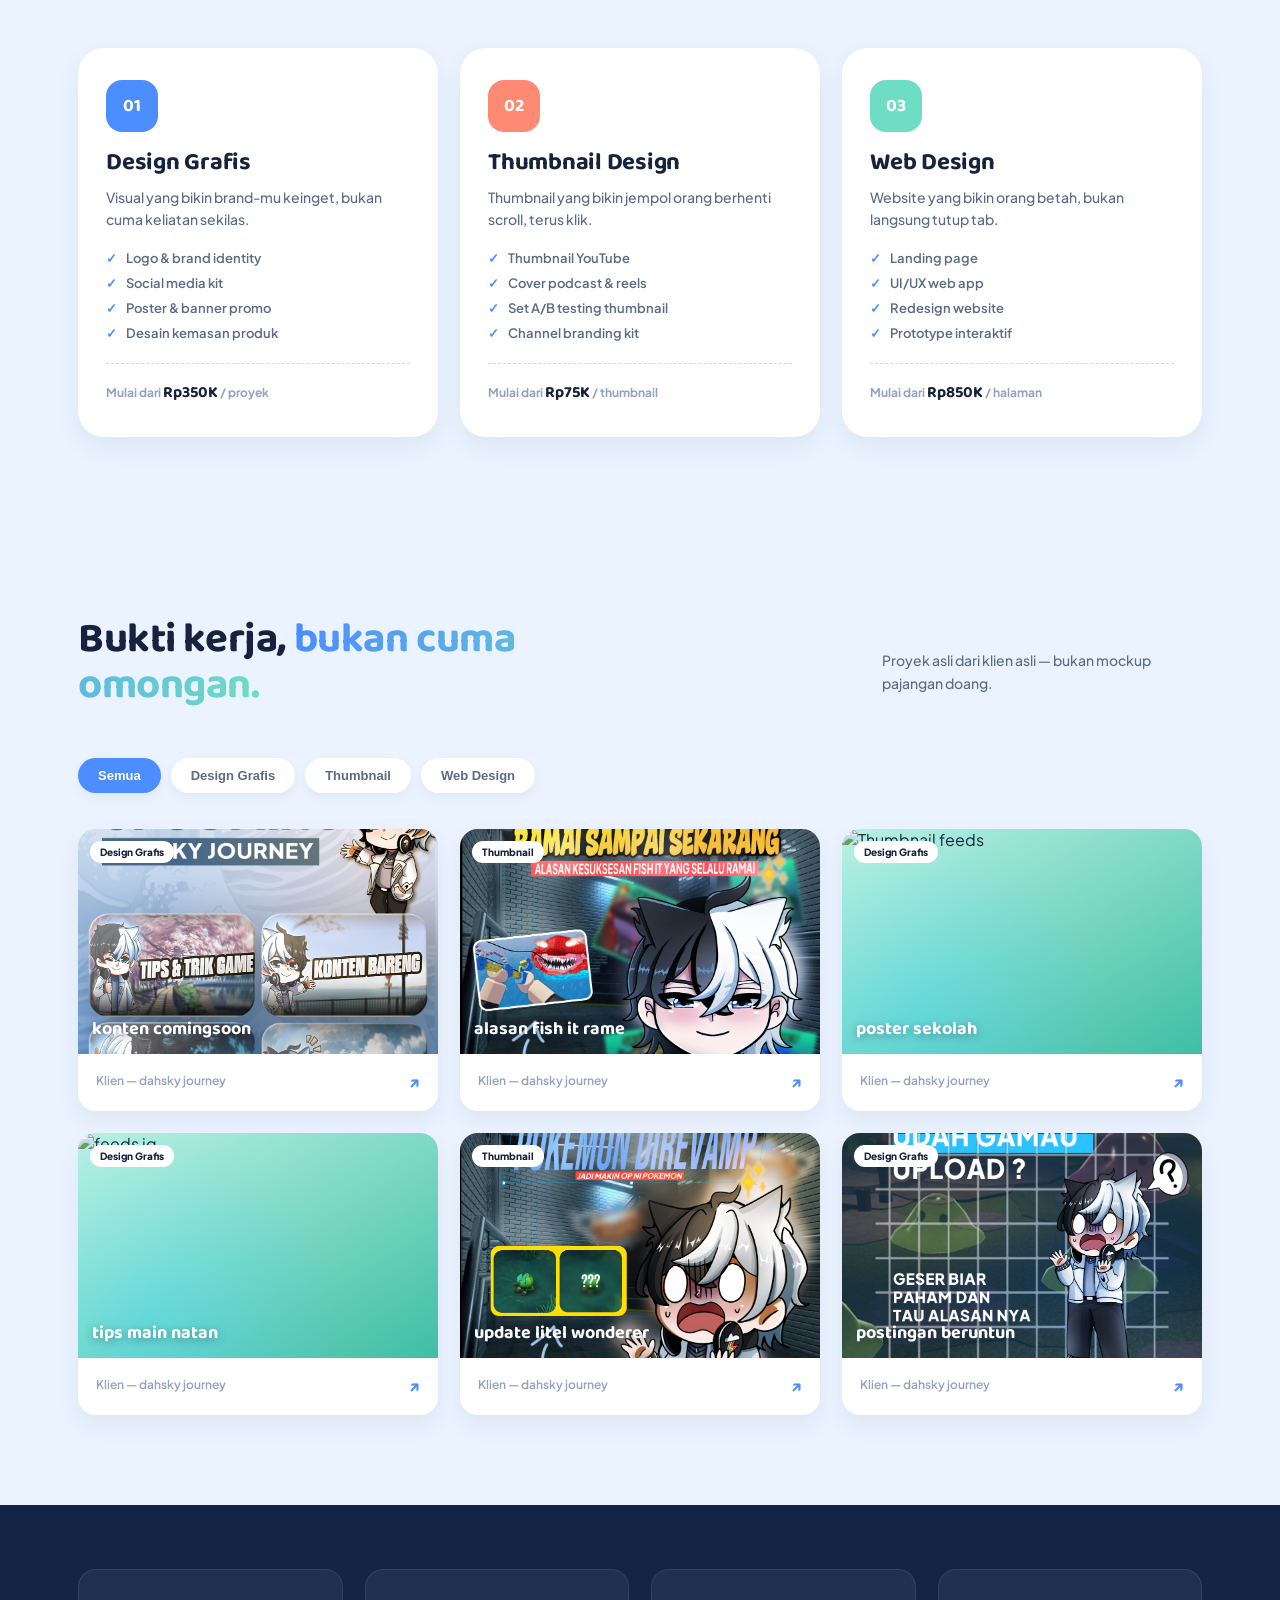
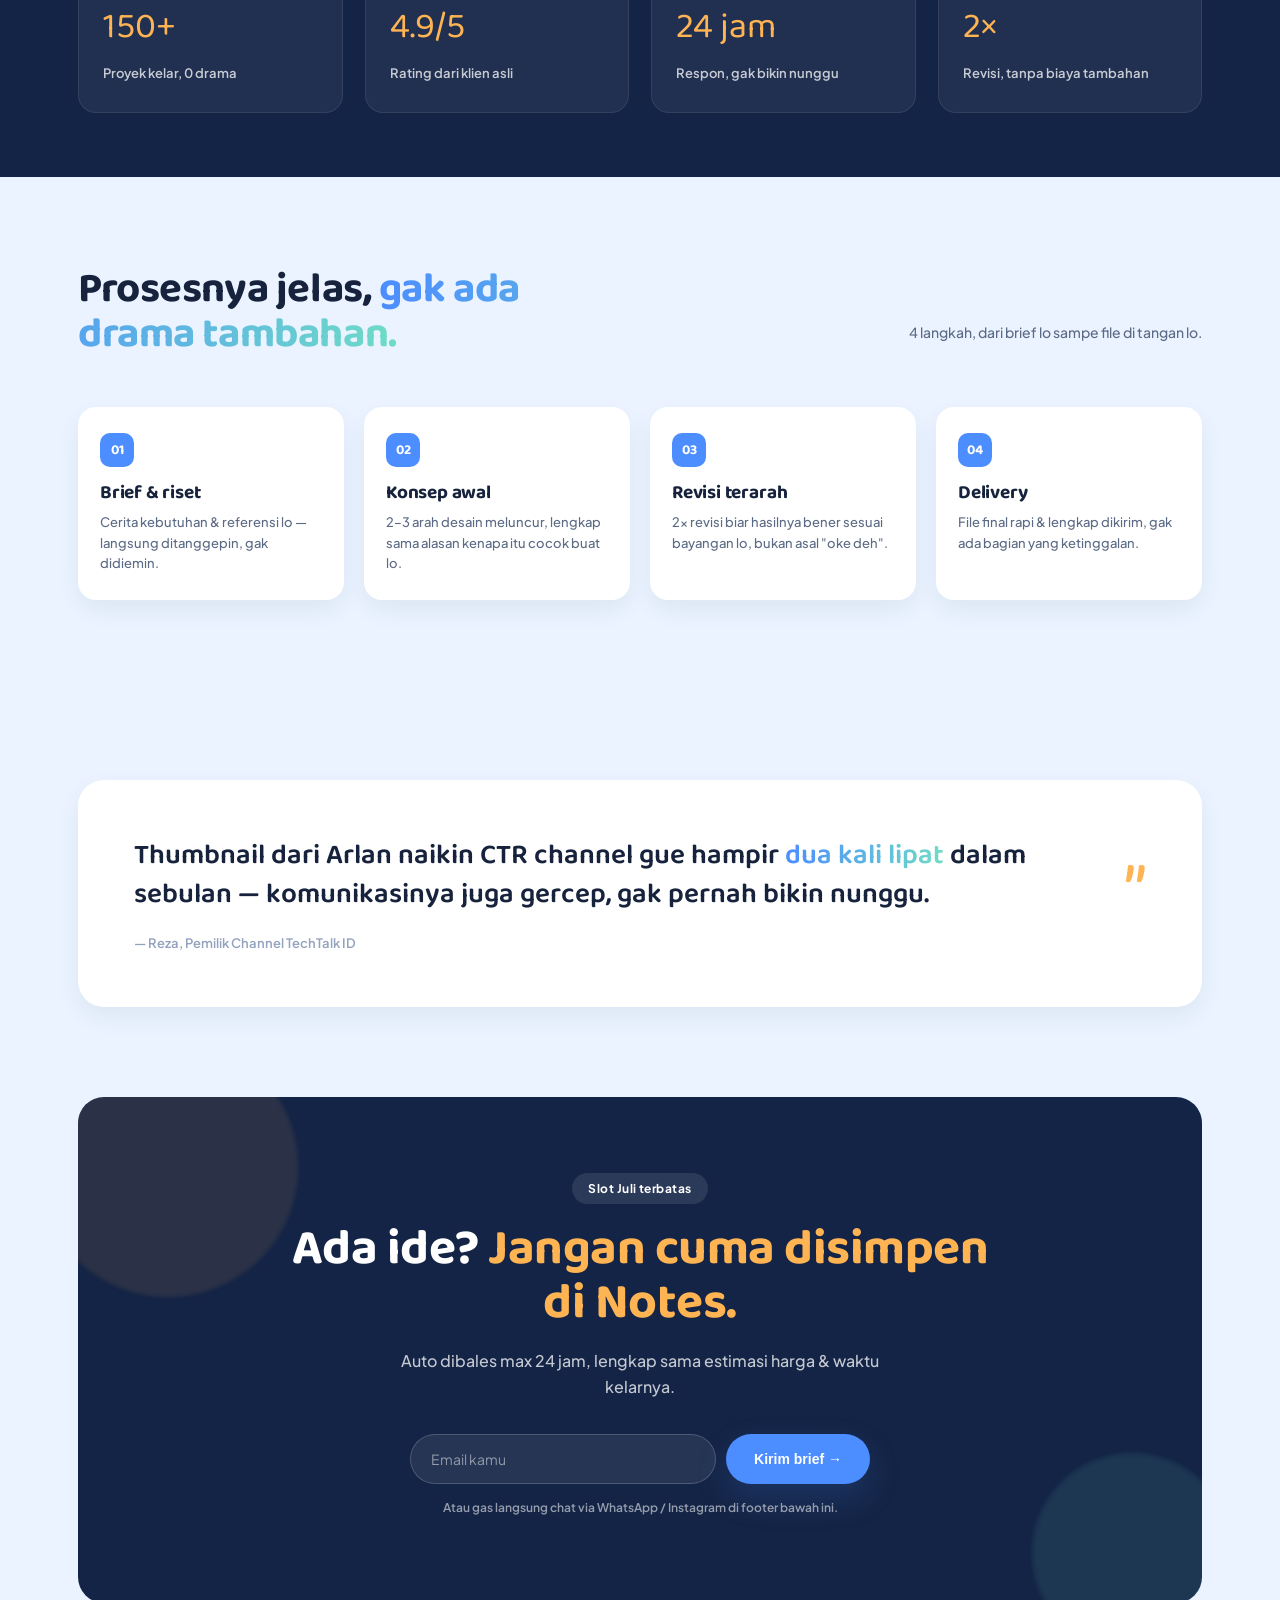
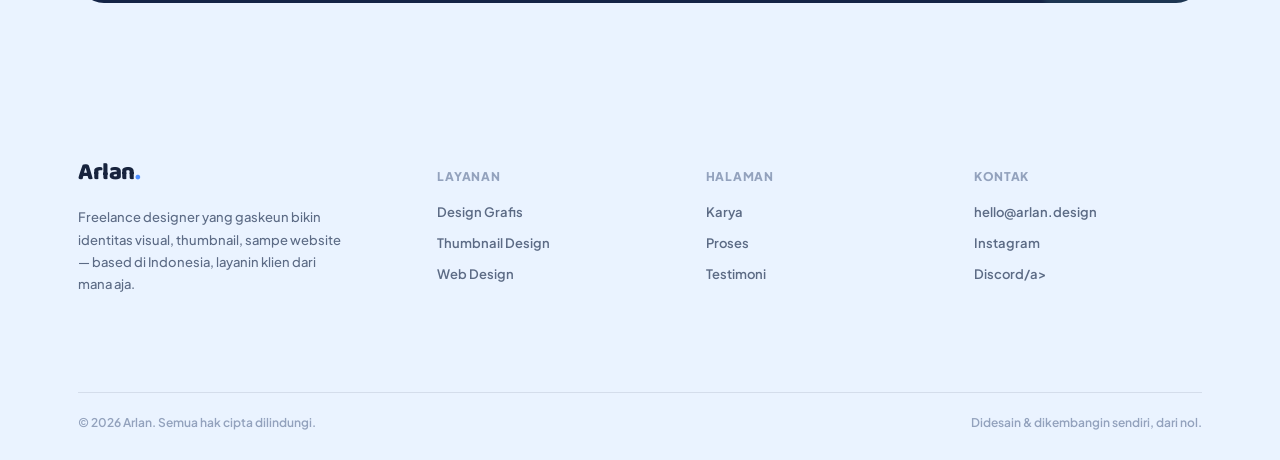
==== commit af95ba90: "Update index.html" ====
--- a/index.html
+++ b/index.html
@@ -309,7 +309,7 @@
         <ul>
           <li><a href="mailto:hello@arlan.design">hello@arlan.design</a></li>
           <li><a href="#">Instagram</a></li>
-          <li><a href="#">WhatsApp</a></li>
+          <li><a href="#">Discord/a></li>
         </ul>
       </div>
     </div>
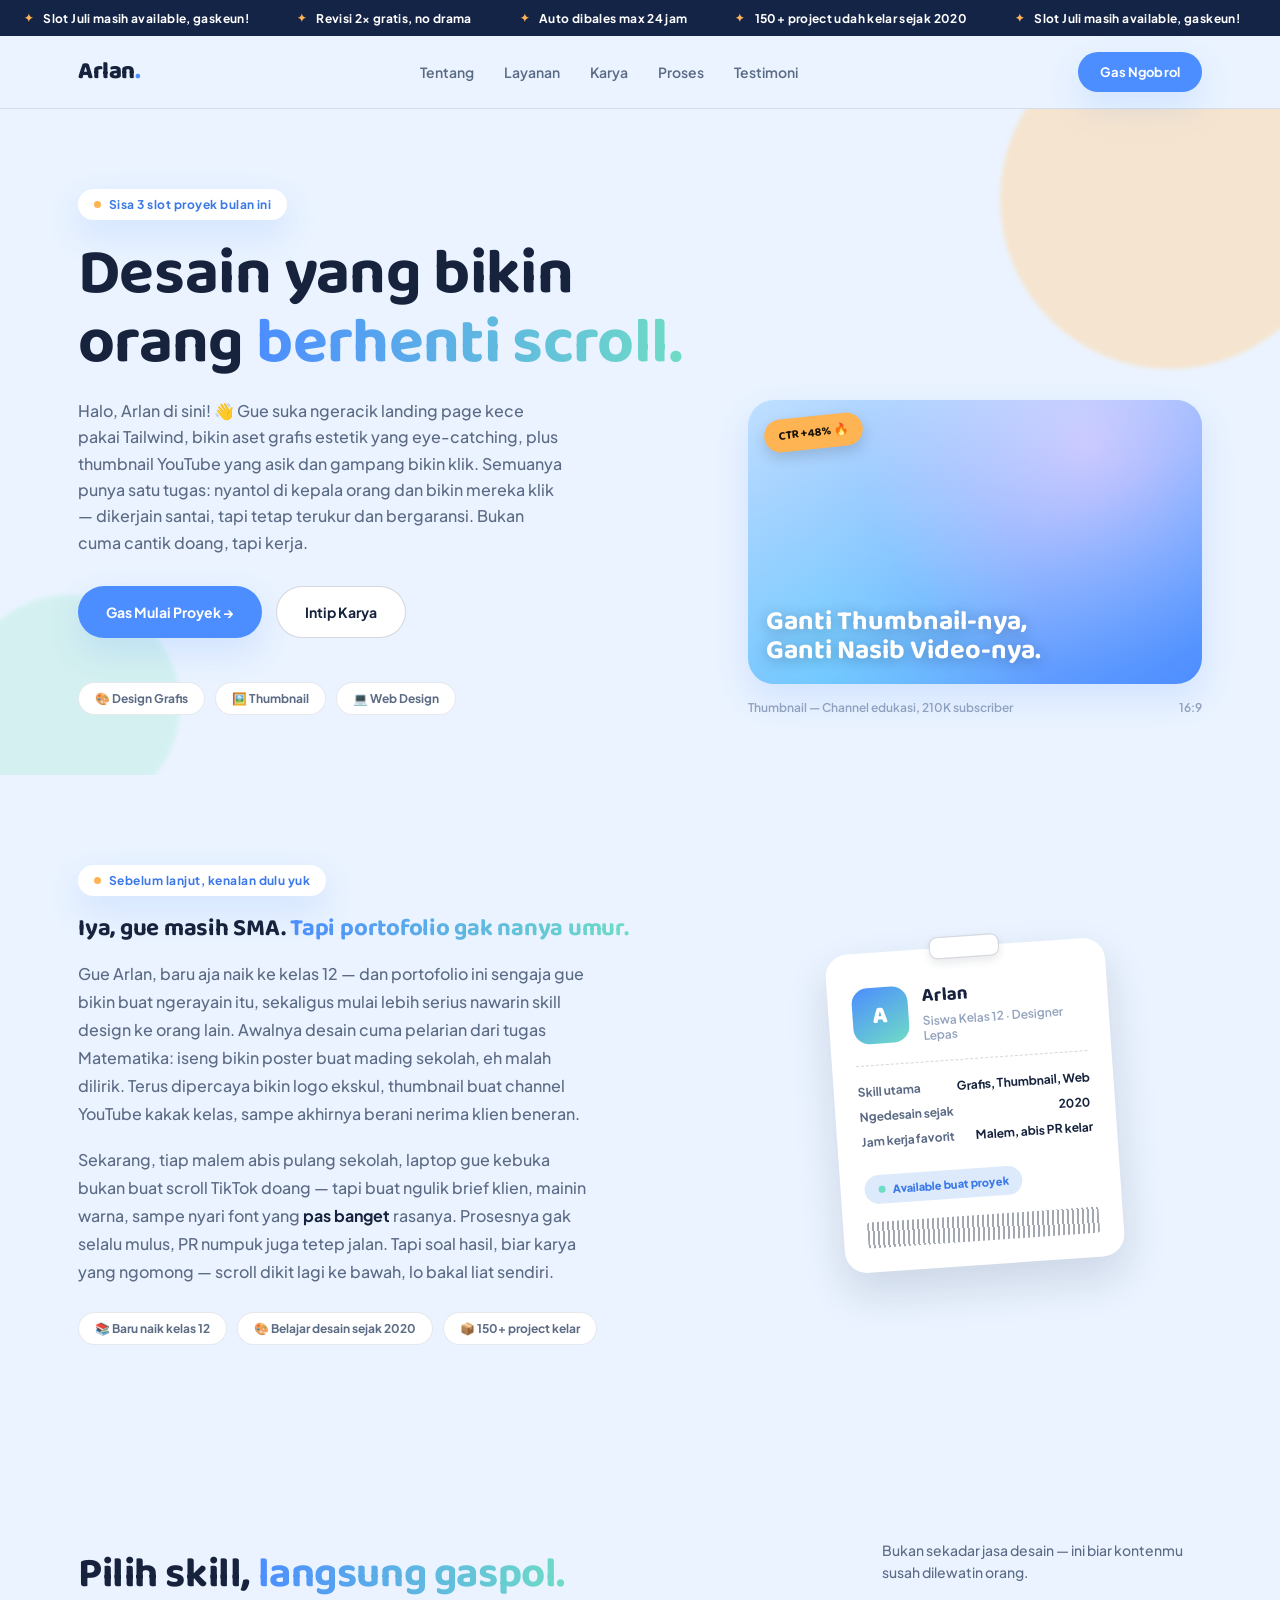
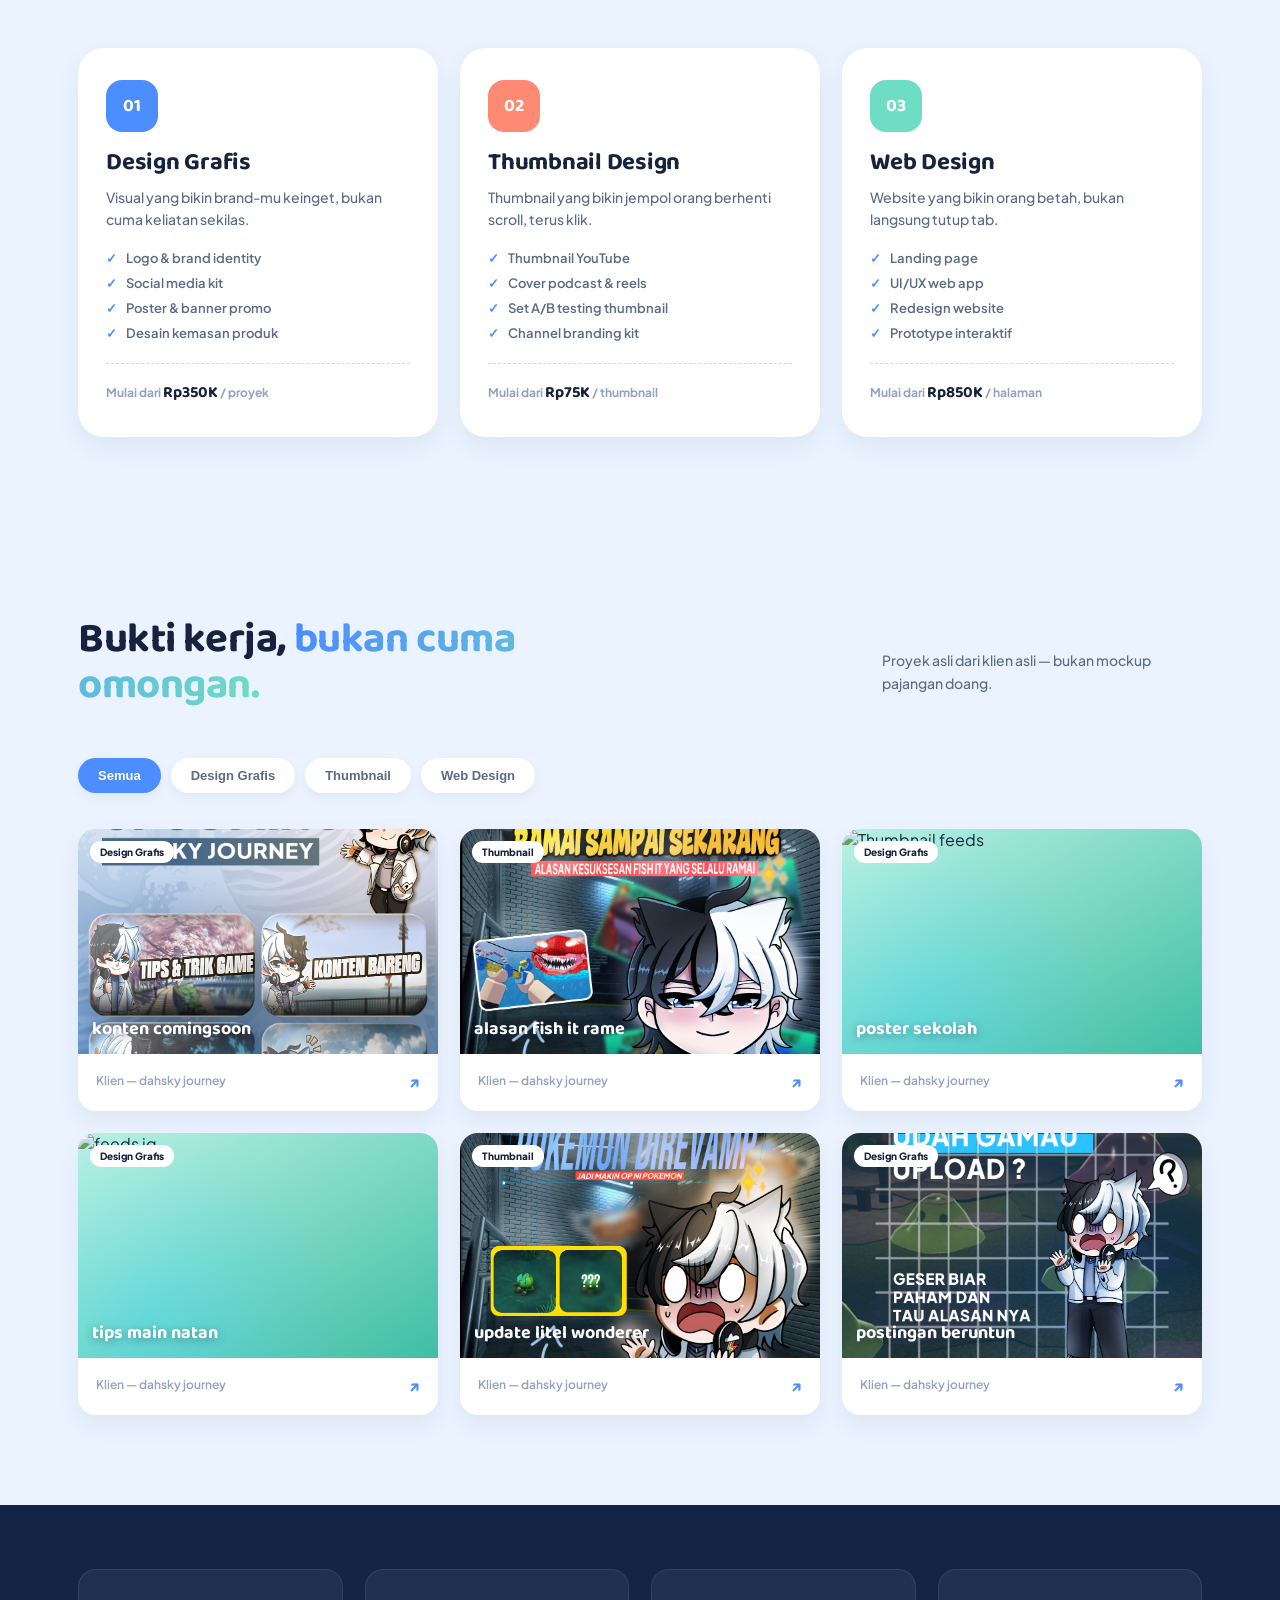
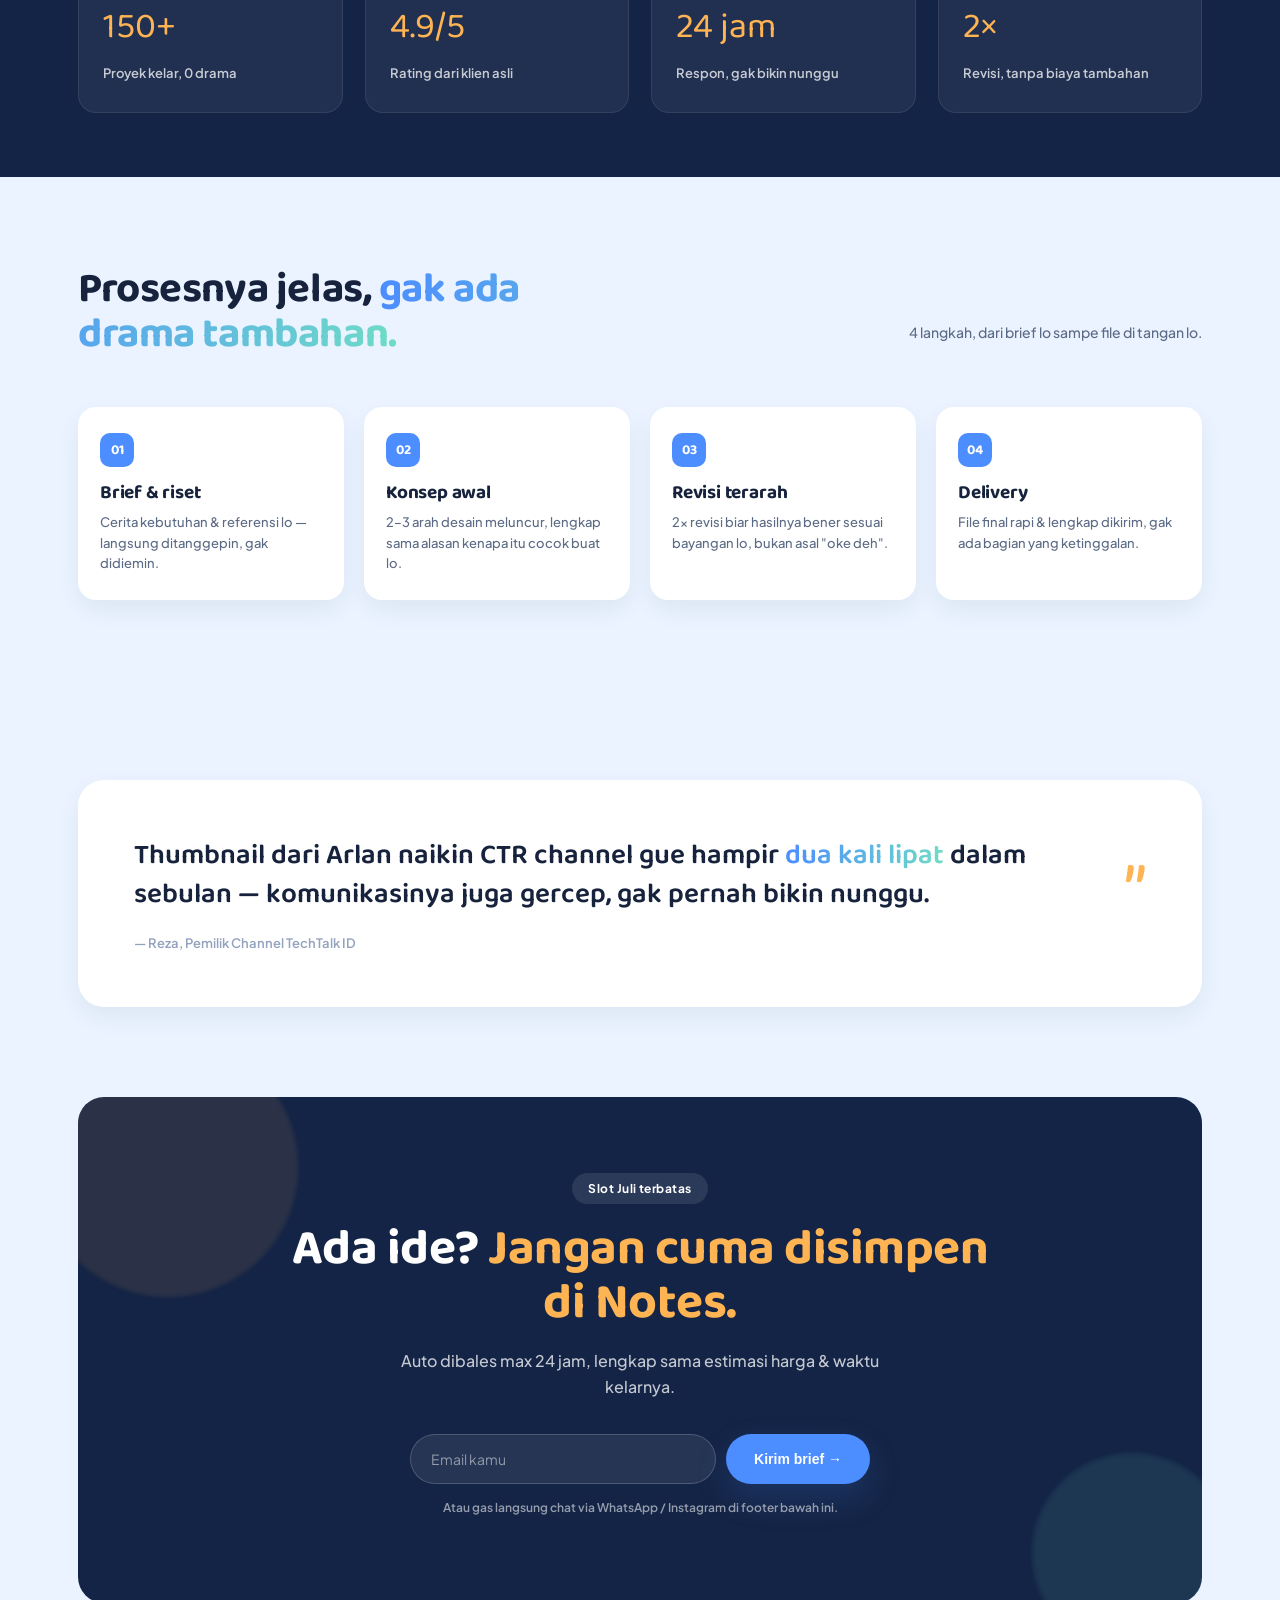
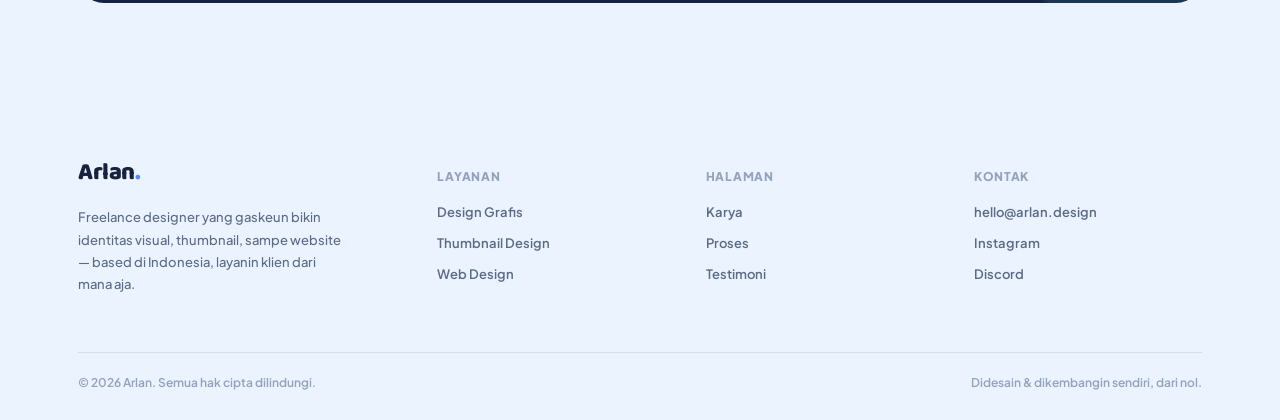
==== commit 9b03ce51: "Update index.html" ====
--- a/index.html
+++ b/index.html
@@ -309,7 +309,7 @@
         <ul>
           <li><a href="mailto:hello@arlan.design">hello@arlan.design</a></li>
           <li><a href="#">Instagram</a></li>
-          <li><a href="#">Discord/a></li>
+          <li><a href="#">Discord</a></li>
         </ul>
       </div>
     </div>
